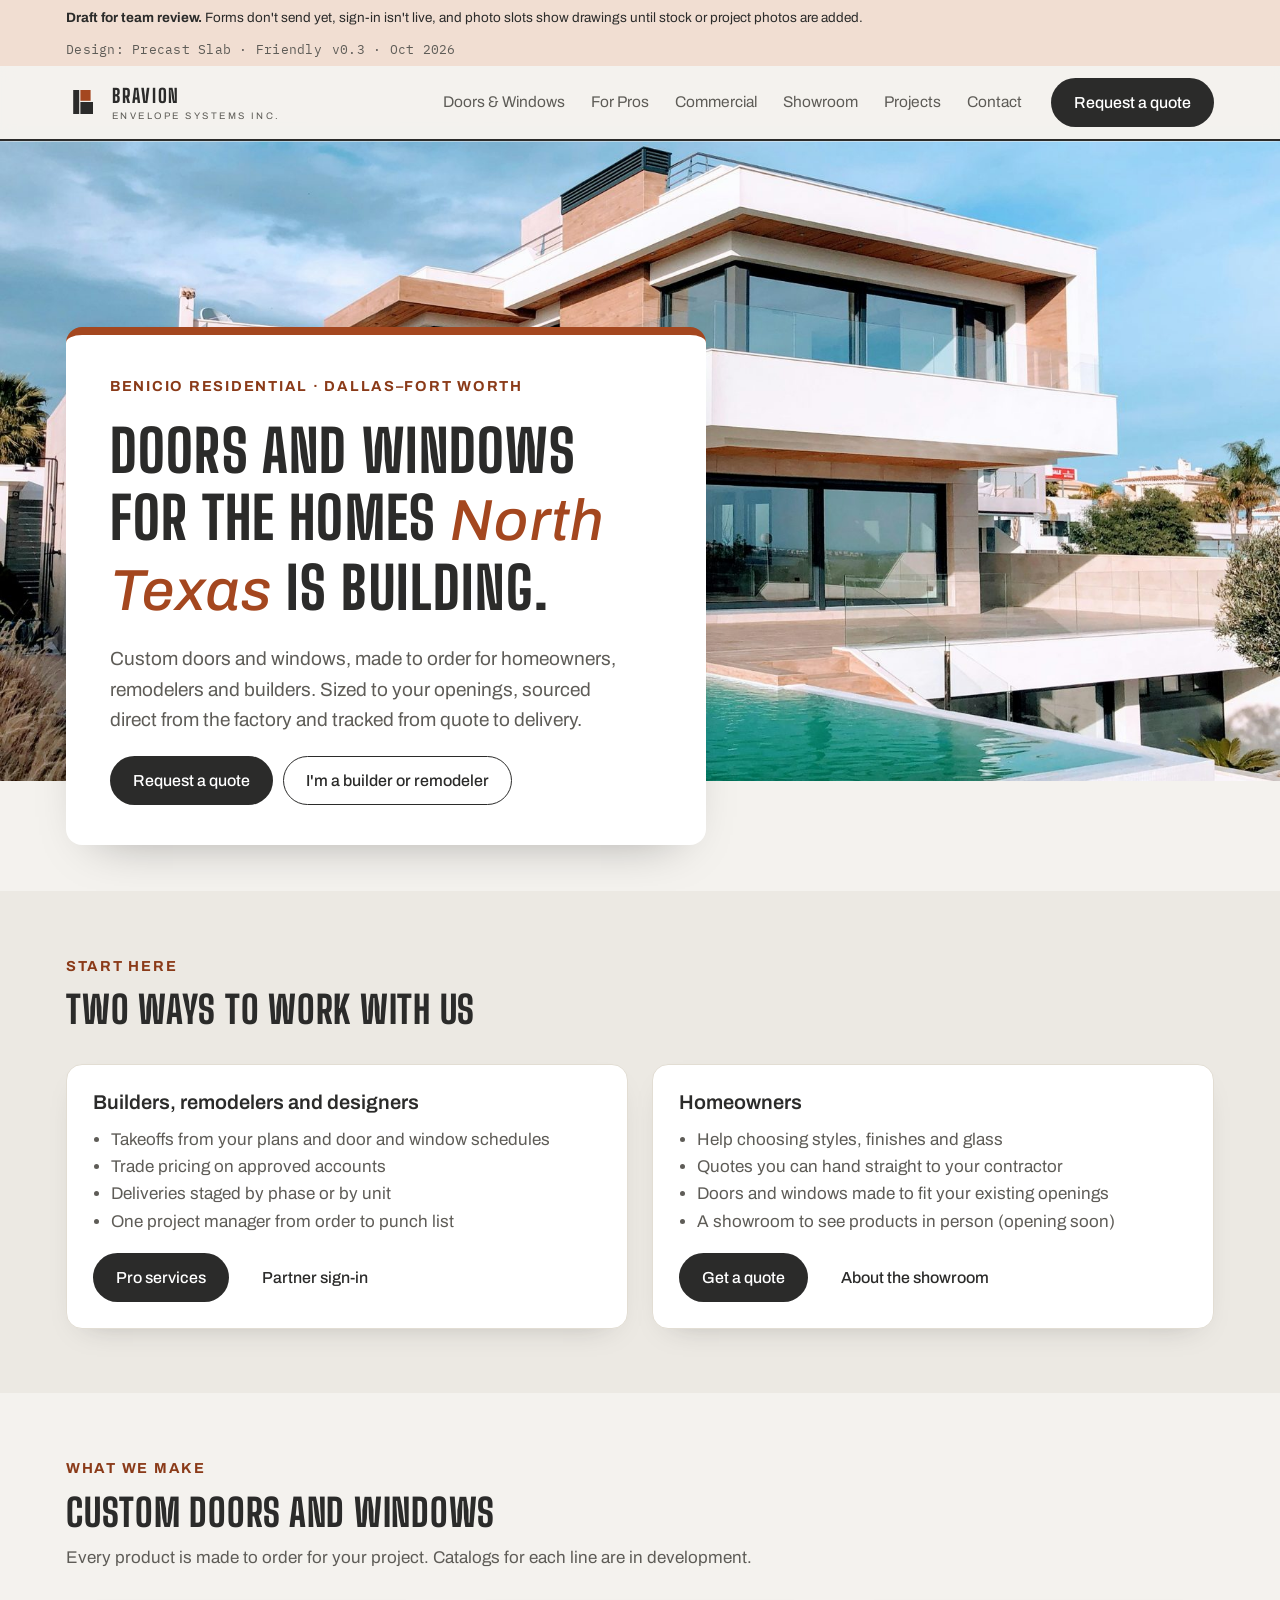
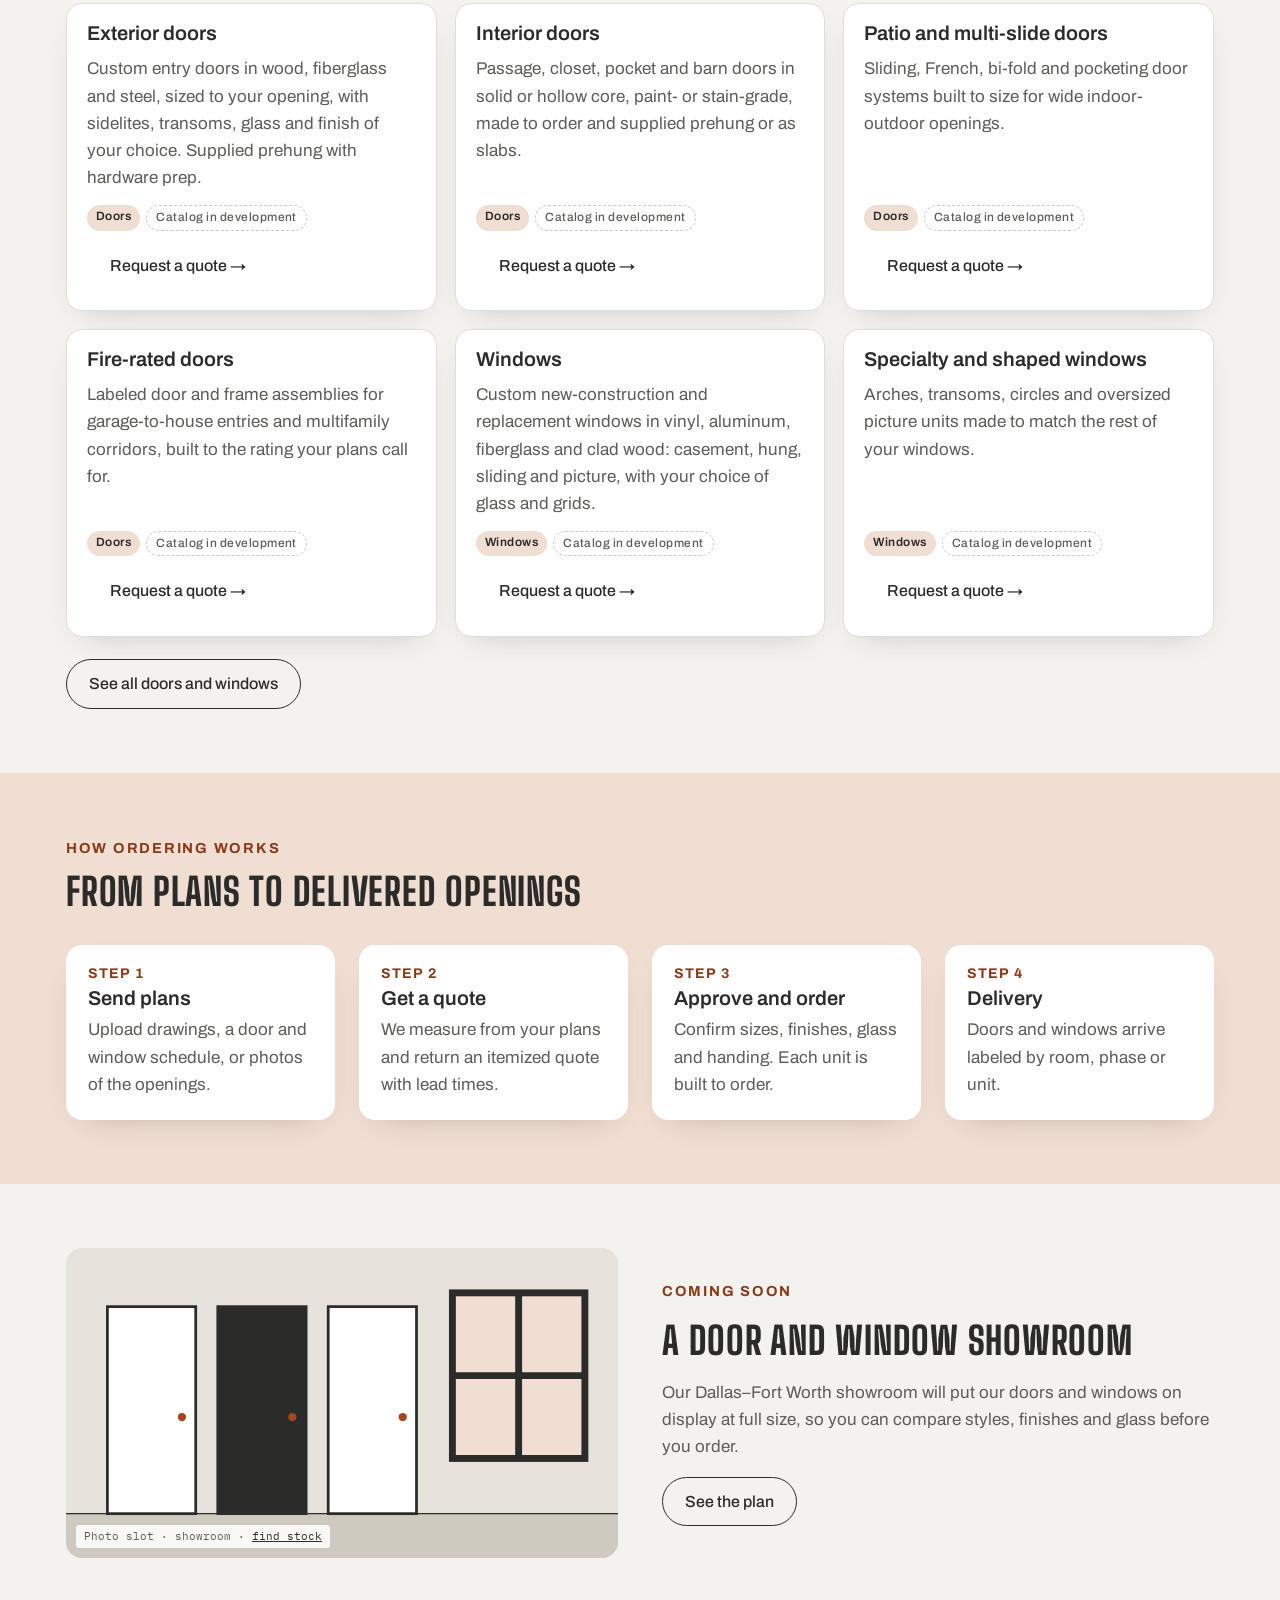
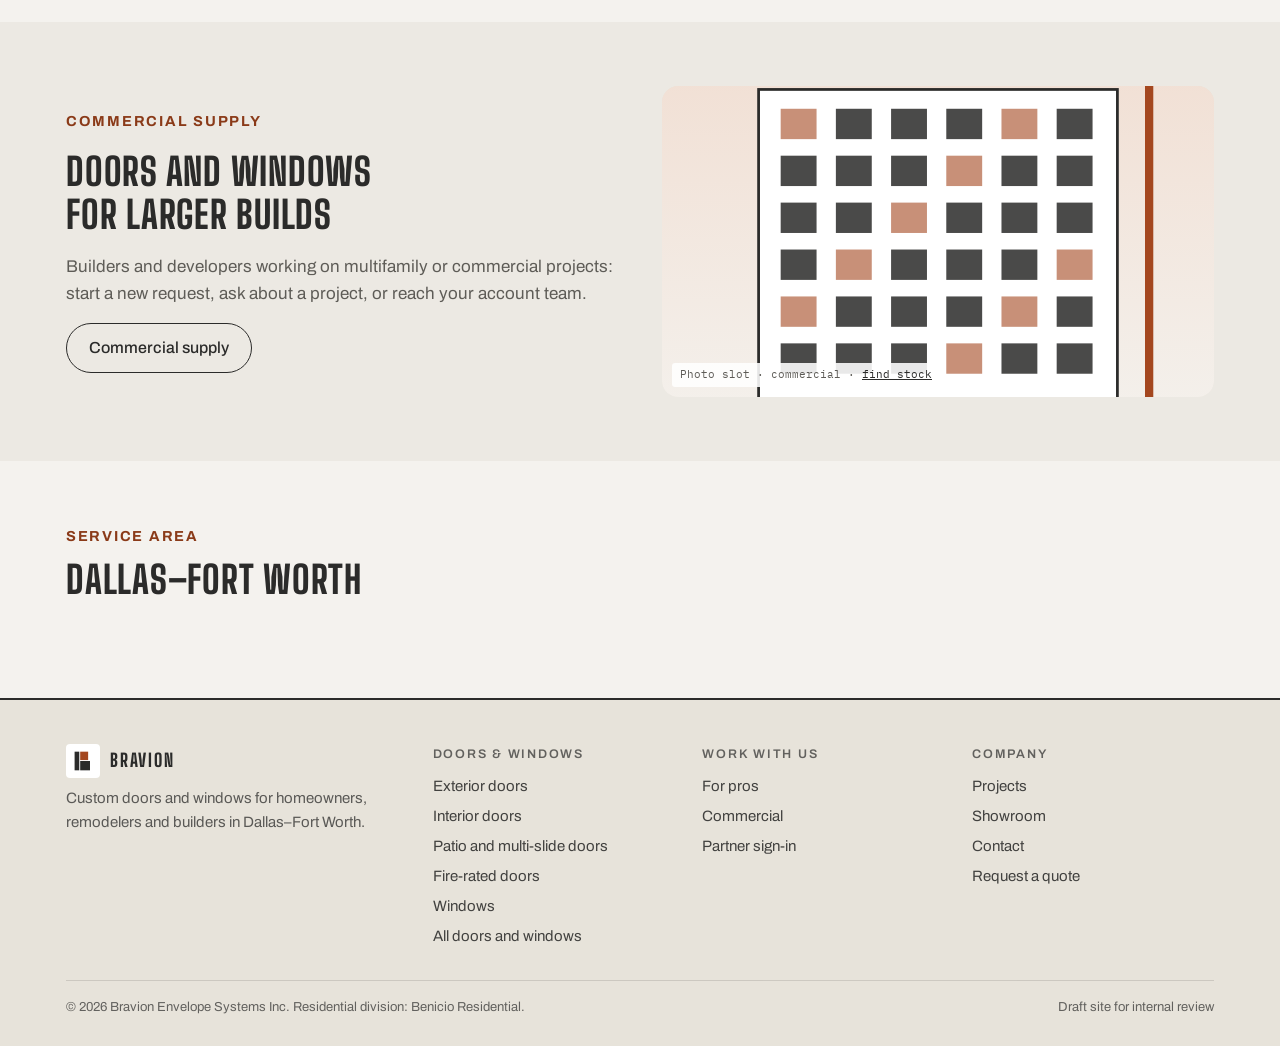
==== index.html @ 692d751b "Publish Bravion website draft (Precast Slab Friendly) Co-Authored-By: Claude Opus 5.5 (1M context) <" ====
<!doctype html>
<html lang="en">
<head>
<meta charset="utf-8">
<meta name="viewport" content="width=device-width,initial-scale=1">
<meta name="robots" content="noindex,nofollow">
<title>Bravion Doors &amp; Windows</title>
<meta name="color-scheme" content="light">
<meta name="description" content="Bravion makes custom doors and windows to order for homeowners, remodelers and builders across Dallas–Fort Worth.">
<link rel="preconnect" href="https://fonts.googleapis.com">
<link rel="preconnect" href="https://fonts.gstatic.com" crossorigin>
<link rel="stylesheet" href="https://fonts.googleapis.com/css2?family=IBM+Plex+Mono:wght@400;500&display=swap">
<style>
/* Layout: a calm, photo-led trade site. Sticky top bar, one page per hash route, wide image bands alternating with narrow text columns. */
:root{
  /* Base tokens (Original Bravion, light). themes.js redefines these for the chosen theme. The site is light-only on purpose. */
  --bg:#F4F6F9; --surface:#FFFFFF; --sunk:#E6EBF1; --fg:#0E1B2C; --muted:#566273; --line:#D2D9E2;
  --pri:#062C5C; --pri-2:#0B3E7C; --acc:#7C7D7F; --acc-soft:#DCE5EF; --on-pri:#F2F5F9; --hl:#3E6FA3;
  --f-ui:"Montserrat",system-ui,-apple-system,"Segoe UI",sans-serif;
  --f-head:"Montserrat",system-ui,sans-serif;
  --f-serif:"Cormorant Garamond",Georgia,serif;
  --f-word:var(--f-ui);
  --f-mono:"IBM Plex Mono",ui-monospace,Menlo,monospace;
  --hw:600; --hc:none; --hls:-.01em; --wc:uppercase; --wls:.28em; --ww:600;
  --r:2px; --max:1180px;
}

*{box-sizing:border-box}
body{margin:0;background:var(--bg);color:var(--fg);font-family:var(--f-ui);font-size:17px;line-height:1.6;-webkit-font-smoothing:antialiased}
a{color:inherit}
:focus-visible{outline:2px solid var(--acc);outline-offset:2px}
.in{max-width:var(--max);margin:0 auto;padding-left:max(16px,env(safe-area-inset-left,0px));padding-right:max(16px,env(safe-area-inset-right,0px))}
h1,h2,h3{font-weight:500;line-height:1.15;text-wrap:balance;margin:0}
h1,h2{font-family:var(--f-head);font-weight:var(--hw);text-transform:var(--hc);letter-spacing:var(--hls)}
h1{font-size:clamp(34px,5vw,58px)}
h2{font-size:clamp(26px,3.2vw,38px)}
h3{font-size:20px;font-weight:600}
em.s{font-family:var(--f-serif);font-style:italic;font-weight:500;color:var(--hl);text-transform:none}
p{margin:0}
.eyebrow{font-size:12.5px;letter-spacing:.16em;text-transform:uppercase;font-weight:600;color:var(--hl)}
.muted{color:var(--muted)}
.spec{font-family:var(--f-mono);font-size:12.5px;color:var(--muted);letter-spacing:.02em}

/* draft banner */
.draft{background:var(--acc-soft);color:var(--fg);font-size:13.5px}
.draft .in{padding-block:7px;display:flex;gap:10px;flex-wrap:wrap;justify-content:space-between}

/* top bar */
.top{position:sticky;top:env(safe-area-inset-top,0px);z-index:20;background:color-mix(in srgb,var(--bg) 92%,transparent);backdrop-filter:blur(8px);border-bottom:1px solid var(--line)}
.top .in{display:flex;align-items:center;gap:18px;padding-block:12px}
.logo{display:flex;align-items:center;gap:10px;text-decoration:none}
.logo-mark{display:inline-flex;width:36px;height:40px;flex:none}.logo-mark svg,.logo-mark img{width:100%;height:100%;object-fit:contain}
.logo.has-img .logo-mark{width:auto;max-width:180px}.logo.has-img .logo-text{display:none}
.draft select{font:inherit;font-size:13px;padding:2px 6px;border:1px solid var(--line);border-radius:3px;background:var(--surface);color:var(--fg)}
.logo b{font-family:var(--f-word);font-weight:var(--ww);letter-spacing:var(--wls);text-transform:var(--wc);font-size:19px;color:var(--pri)}
.logo small{display:block;font-size:9.5px;letter-spacing:.26em;text-transform:uppercase;color:var(--muted);margin-top:-2px}
nav.main{display:flex;gap:4px;margin-left:auto;flex-wrap:wrap}
nav.main a{text-decoration:none;padding:7px 11px;border-radius:var(--r);font-size:15.5px;color:var(--muted)}
nav.main a:hover{color:var(--fg);background:var(--sunk)}
nav.main a[aria-current="page"]{color:var(--fg);font-weight:500}
.menu-btn{display:none;margin-left:auto;background:none;border:1px solid var(--line);border-radius:var(--r);padding:7px 12px;font:inherit;color:var(--fg)}
@media (max-width:900px){
  .menu-btn{display:inline-block}
  nav.main{display:none;position:absolute;left:0;right:0;top:100%;background:var(--surface);border-bottom:1px solid var(--line);flex-direction:column;padding:8px max(16px,env(safe-area-inset-right,0px)) 14px max(16px,env(safe-area-inset-left,0px))}
  nav.main.open{display:flex}
  .top .btn{display:none}
}

/* buttons */
.btn{display:inline-flex;align-items:center;gap:8px;text-decoration:none;font:inherit;font-weight:500;font-size:16px;padding:11px 18px;border-radius:var(--r);border:1px solid transparent;cursor:pointer;white-space:nowrap}
.btn.pri{background:var(--pri);color:var(--on-pri)}
.btn.pri:hover{background:var(--pri-2)}
.btn.sec{border-color:var(--fg);color:var(--fg);background:transparent}
.btn.sec:hover{background:var(--sunk)}
.btn.ghost{color:var(--pri);padding-inline:4px}
.btn[disabled],.btn.off{opacity:.5;cursor:not-allowed}
.btns{display:flex;gap:10px;flex-wrap:wrap}

/* pages */
[data-page]{display:none}
[data-page].on{display:block}
.band{padding-block:64px}
.band.tint{background:var(--sunk)}
.band.feature{background:var(--acc-soft)}
.head{display:flex;flex-direction:column;gap:12px;max-width:62ch;margin-bottom:32px}

/* hero */
.hero{padding-block:48px 56px;position:relative;overflow:hidden}
.hero .in{position:relative;z-index:1}
.hero-deco{display:none}
.hero .in{display:grid;grid-template-columns:minmax(0,1fr) minmax(0,1.1fr);gap:44px;align-items:center}
.hero .copy{display:flex;flex-direction:column;gap:20px}
.hero .copy p.lead{font-size:19px;color:var(--muted);max-width:46ch}
@media (max-width:860px){.hero .in{grid-template-columns:1fr}}
.page-hero{padding-block:44px 8px}
.page-hero .in{display:flex;flex-direction:column;gap:14px;max-width:calc(var(--max))}
.page-hero p.lead{font-size:19px;color:var(--muted);max-width:60ch}

/* photo slot */
.ph{position:relative;margin:0;border-radius:var(--r);overflow:hidden;background:var(--sunk);aspect-ratio:4/3;max-width:100%}
.ph.wide{aspect-ratio:16/9}
.ph.tall{aspect-ratio:4/5}
.ph img,.ph svg{width:100%;height:100%;display:block;object-fit:cover}
.ph figcaption{position:absolute;left:10px;bottom:10px;font-family:var(--f-mono);font-size:11px;background:color-mix(in srgb,var(--surface) 88%,transparent);color:var(--muted);padding:3px 8px;border-radius:3px}
.ph figcaption a{color:var(--pri)}

/* grids */
.g2{display:grid;grid-template-columns:repeat(2,minmax(0,1fr));gap:24px}
.g3{display:grid;grid-template-columns:repeat(3,minmax(0,1fr));gap:24px}
.g4{display:grid;grid-template-columns:repeat(4,minmax(0,1fr));gap:20px}
@media (max-width:980px){.g4{grid-template-columns:repeat(2,minmax(0,1fr))}.g3{grid-template-columns:repeat(2,minmax(0,1fr))}}
@media (max-width:640px){.g2,.g3,.g4{grid-template-columns:1fr}}

/* audience paths */
.path{background:var(--surface);border:1px solid var(--line);border-radius:var(--r);padding:26px;display:flex;flex-direction:column;gap:12px;min-width:0}
.path ul{margin:0;padding-left:18px;color:var(--muted)}
.path .btns{margin-top:auto;padding-top:6px}

/* product tiles */
.tile{display:flex;flex-direction:column;gap:12px;text-decoration:none;min-width:0}
.tile h3{display:flex;justify-content:space-between;gap:8px}
.tile:hover h3 span{transform:translateX(3px)}
.tile h3 span{transition:transform .2s;color:var(--acc)}

/* steps */
.steps{list-style:none;margin:0;padding:0;display:grid;grid-template-columns:repeat(4,minmax(0,1fr));gap:24px;counter-reset:s}
.steps li{border-top:2px solid var(--acc);padding-top:14px;display:flex;flex-direction:column;gap:6px;counter-increment:s}
.steps li::before{content:"Step " counter(s);font-family:var(--f-mono);font-size:12px;color:var(--acc)}
@media (max-width:860px){.steps{grid-template-columns:repeat(2,minmax(0,1fr))}}
@media (max-width:520px){.steps{grid-template-columns:1fr}}

/* split */
.split{display:grid;grid-template-columns:minmax(0,1fr) minmax(0,1fr);gap:44px;align-items:center}
.split.rev > :first-child{order:2}
@media (max-width:860px){.split{grid-template-columns:1fr}.split.rev > :first-child{order:0}}
.stack{display:flex;flex-direction:column;gap:16px}
.checks{list-style:none;margin:0;padding:0;display:flex;flex-direction:column;gap:10px}
.checks li{padding-left:26px;position:relative}
.checks li::before{content:"";position:absolute;left:0;top:.5em;width:12px;height:12px;border:2px solid var(--acc);border-radius:2px}

/* product detail rows */
.prod{display:grid;grid-template-columns:minmax(0,.9fr) minmax(0,1.1fr);gap:36px;padding-block:36px;border-top:1px solid var(--line);align-items:start}
.prod:first-of-type{border-top:0}
@media (max-width:820px){.prod{grid-template-columns:1fr}}
.chips{display:flex;flex-wrap:wrap;gap:8px}
.chip{font-size:14px;border:1px solid var(--line);background:var(--surface);border-radius:999px;padding:4px 12px}
dl.specs{display:grid;grid-template-columns:max-content 1fr;gap:6px 18px;margin:0}
dl.specs dt{font-family:var(--f-mono);font-size:12.5px;color:var(--muted);padding-top:3px}
dl.specs dd{margin:0}

/* cards for teams / vignettes */
.card{background:var(--surface);border:1px solid var(--line);border-radius:var(--r);padding:22px;display:flex;flex-direction:column;gap:10px;min-width:0}
.vig{display:flex;flex-direction:column;gap:10px;min-width:0}

/* forms */
form{display:flex;flex-direction:column;gap:16px}
.field{display:flex;flex-direction:column;gap:6px;min-width:0}
.field label,.legend{font-weight:500;font-size:15px}
.field .hint{font-size:13.5px;color:var(--muted)}
input[type=text],input[type=email],input[type=tel],input[type=password],select,textarea{font:inherit;font-size:16px;color:var(--fg);background:var(--surface);border:1px solid var(--line);border-radius:var(--r);padding:10px 12px;width:100%}
input:focus,select:focus,textarea:focus{border-color:var(--pri);outline:none;box-shadow:0 0 0 3px color-mix(in srgb,var(--pri) 22%,transparent)}
input:disabled{opacity:.6}
textarea{min-height:110px;resize:vertical}
.row2{display:grid;grid-template-columns:repeat(2,minmax(0,1fr));gap:14px}
@media (max-width:560px){.row2{grid-template-columns:1fr}}
.opts{display:grid;grid-template-columns:repeat(auto-fill,minmax(190px,1fr));gap:8px}
.opt{display:flex;gap:10px;align-items:flex-start;border:1px solid var(--line);background:var(--surface);border-radius:var(--r);padding:10px 12px;cursor:pointer;font-size:15.5px}
.opt:has(input:checked){border-color:var(--pri);box-shadow:inset 0 0 0 1px var(--pri)}
.opt input{margin-top:5px;accent-color:var(--pri)}
.panel{background:var(--surface);border:1px solid var(--line);border-radius:var(--r);padding:28px;min-width:0}
.notice{border-left:3px solid var(--acc);background:var(--acc-soft);padding:12px 14px;font-size:15px;border-radius:0 var(--r) var(--r) 0}
.err{color:#B3261E;font-size:14px}

/* quote stepper */
.progress{display:flex;gap:6px;list-style:none;margin:0 0 22px;padding:0;flex-wrap:wrap}
.progress li{flex:1 1 90px;font-size:13px;color:var(--muted);border-top:3px solid var(--line);padding-top:6px}
.progress li.done,.progress li.now{border-color:var(--pri);color:var(--fg)}
.progress li.now{font-weight:600}
.qstep{display:none;flex-direction:column;gap:18px}
.qstep.on{display:flex}
.navrow{display:flex;justify-content:space-between;gap:10px;flex-wrap:wrap;margin-top:6px}
.files{font-size:14px;color:var(--muted);margin:0;padding-left:18px}
.summary{display:grid;grid-template-columns:max-content 1fr;gap:6px 16px;font-size:15px}
.summary dt{color:var(--muted)}
.summary dd{margin:0}

/* supply categories */
.cats{display:grid;grid-template-columns:repeat(3,minmax(0,1fr));gap:18px}
@media (max-width:900px){.cats{grid-template-columns:repeat(2,minmax(0,1fr))}}
@media (max-width:560px){.cats{grid-template-columns:1fr}}
.cat{background:var(--surface);border:1px solid var(--line);border-radius:var(--r);display:flex;flex-direction:column;min-width:0;overflow:hidden}
.cat .ph{border-radius:0;aspect-ratio:16/9}
.cat .body{padding:18px 20px 20px;display:flex;flex-direction:column;gap:10px;flex:1}
.cat .tags{display:flex;gap:6px;flex-wrap:wrap;margin-top:auto;padding-top:4px}
.tagc{font-size:12px;font-weight:600;letter-spacing:.04em;padding:2px 9px;border-radius:999px;background:var(--acc-soft);color:var(--fg)}
.tagc.st{background:transparent;border:1px dashed var(--line);color:var(--muted);font-weight:500}
.cat .btn.ghost{align-self:flex-start;padding-left:0}
.cats.compact .cat .ph{display:none}

/* gallery */
.filters{display:flex;gap:8px;flex-wrap:wrap;margin-bottom:22px}
.filters button{font:inherit;font-size:14.5px;border:1px solid var(--line);background:var(--surface);color:var(--fg);border-radius:999px;padding:5px 14px;cursor:pointer}
.filters button[aria-pressed="true"]{background:var(--pri);border-color:var(--pri);color:var(--on-pri)}

/* footer */
footer.site{background:var(--sunk);color:var(--fg);border-top:4px solid var(--pri);padding-block:44px 28px;font-size:15px}
footer.site .cols{display:grid;grid-template-columns:1.4fr repeat(3,1fr);gap:28px}
@media (max-width:760px){footer.site .cols{grid-template-columns:1fr 1fr}}
footer.site .flogo img{width:150px;height:auto;background:#fff;border-radius:var(--r);padding:8px;display:block}
footer.site h4{margin:0 0 10px;font-size:12.5px;letter-spacing:.14em;text-transform:uppercase;opacity:.7;font-weight:600}
footer.site ul{list-style:none;margin:0;padding:0;display:flex;flex-direction:column;gap:6px}
footer.site a{text-decoration:none;opacity:.88}
footer.site a:hover{opacity:1;text-decoration:underline}
footer.site .legal{margin-top:32px;padding-top:16px;border-top:1px solid color-mix(in srgb,currentColor 20%,transparent);font-size:13px;opacity:.7;display:flex;justify-content:space-between;gap:12px;flex-wrap:wrap}
@media (prefers-reduced-motion:reduce){*{transition:none!important;animation:none!important}}
</style>
<link rel="stylesheet" href="layouts.css">

<div class="draft"><div class="in"><span><b>Draft for team review.</b> Forms don't send yet, sign-in isn't live, and photo slots show drawings until stock or project photos are added.</span><span style="display:flex;gap:10px;align-items:center;flex-wrap:wrap"><span class="spec" id="themeName"></span><span class="spec">v0.3 · Oct 2026</span></span></div></div>

<header class="top">
  <div class="in">
    <a class="logo" href="#home" aria-label="Bravion home">
      <span class="logo-mark" id="logoMark"></span>
      <span class="logo-text"><b data-brand>Bravion</b><small>Envelope Systems Inc.</small></span>
    </a>
    <button class="menu-btn" id="menuBtn" aria-expanded="false" aria-controls="mainNav">Menu</button>
    <nav class="main" id="mainNav" aria-label="Main">
      <a href="#products">Doors &amp; Windows</a>
      <a href="#pros">For Pros</a>
      <a href="#commercial">Commercial</a>
      <a href="#showroom">Showroom</a>
      <a href="#projects">Projects</a>
      <a href="#contact">Contact</a>
    </nav>
    <a class="btn pri" href="#quote">Request a quote</a>
  </div>
</header>

<main>
<!-- HOME -->
<section data-page="home">
  <div class="hero home-hero"><div class="hero-deco" aria-hidden="true"><i></i><i></i><i></i></div><div class="in">
    <div class="copy">
      <span class="eyebrow"><span data-div-res>Benicio Residential</span> · <span data-area>Dallas–Fort Worth</span></span>
      <h1>Doors and windows for the homes <em class="s">North Texas</em> is building.</h1>
      <p class="lead">Custom doors and windows, made to order for homeowners, remodelers and builders. Sized to your openings, sourced direct from the factory and tracked from quote to delivery.</p>
      <div class="btns"><a class="btn pri" href="#quote">Request a quote</a><a class="btn sec" href="#pros">I'm a builder or remodeler</a></div>
    </div>
    <figure class="ph" data-slot="hero"></figure>
  </div></div>

  <div class="band tint"><div class="in">
    <div class="head"><span class="eyebrow">Start here</span><h2>Two ways to work with us</h2></div>
    <div class="g2">
      <div class="path">
        <h3>Builders, remodelers and designers</h3>
        <ul><li>Takeoffs from your plans and door and window schedules</li><li>Trade pricing on approved accounts</li><li>Deliveries staged by phase or by unit</li><li>One project manager from order to punch list</li></ul>
        <div class="btns"><a class="btn pri" href="#pros">Pro services</a><a class="btn ghost" href="#pros-login">Partner sign-in</a></div>
      </div>
      <div class="path">
        <h3>Homeowners</h3>
        <ul><li>Help choosing styles, finishes and glass</li><li>Quotes you can hand straight to your contractor</li><li>Doors and windows made to fit your existing openings</li><li>A showroom to see products in person (opening soon)</li></ul>
        <div class="btns"><a class="btn pri" href="#quote">Get a quote</a><a class="btn ghost" href="#showroom">About the showroom</a></div>
      </div>
    </div>
  </div></div>

  <div class="band"><div class="in">
    <div class="head"><span class="eyebrow">What we make</span><h2>Custom doors and windows</h2><p class="muted">Every product is made to order for your project. Catalogs for each line are in development.</p></div>
    <div class="cats compact" id="homeCats"></div>
    <div class="btns" style="margin-top:22px"><a class="btn sec" href="#products">See all doors and windows</a></div>
  </div></div>

  <div class="band feature"><div class="in">
    <div class="head"><span class="eyebrow">How ordering works</span><h2>From plans to delivered openings</h2></div>
    <ol class="steps">
      <li><h3>Send plans</h3><p class="muted">Upload drawings, a door and window schedule, or photos of the openings.</p></li>
      <li><h3>Get a quote</h3><p class="muted">We measure from your plans and return an itemized quote with lead times.</p></li>
      <li><h3>Approve and order</h3><p class="muted">Confirm sizes, finishes, glass and handing. Each unit is built to order.</p></li>
      <li><h3>Delivery</h3><p class="muted">Doors and windows arrive labeled by room, phase or unit.</p></li>
    </ol>
  </div></div>

  <div class="band"><div class="in split">
    <figure class="ph wide" data-slot="showroom"></figure>
    <div class="stack">
      <span class="eyebrow">Coming soon</span>
      <h2>A door and window showroom</h2>
      <p class="muted">Our Dallas–Fort Worth showroom will put our doors and windows on display at full size, so you can compare styles, finishes and glass before you order.</p>
      <div class="btns"><a class="btn sec" href="#showroom">See the plan</a></div>
    </div>
  </div></div>

  <div class="band tint"><div class="in split rev">
    <figure class="ph wide" data-slot="commercial"></figure>
    <div class="stack">
      <span class="eyebrow">Commercial supply</span>
      <h2>Doors and windows for larger builds</h2>
      <p class="muted">Builders and developers working on multifamily or commercial projects: start a new request, ask about a project, or reach your account team.</p>
      <div class="btns"><a class="btn sec" href="#commercial">Commercial supply</a></div>
    </div>
  </div></div>

  <div class="band"><div class="in">
    <div class="head"><span class="eyebrow">Service area</span><h2><span data-area>Dallas–Fort Worth</span></h2></div>
  </div></div>
</section>

<!-- PRODUCTS -->
<section data-page="products">
  <div class="page-hero"><div class="in">
    <span class="eyebrow">Doors &amp; Windows</span>
    <h1>Custom doors and windows</h1>
    <p class="lead">Every door and window is made to order for homeowners, remodelers and builders. Full catalogs are in development, so send your sizes or plans and we'll quote your project.</p>
    <div class="filters" id="catFilter" role="group" aria-label="Filter products"><button type="button" aria-pressed="true" data-f="All">All products</button><button type="button" aria-pressed="false" data-f="Doors">Doors</button><button type="button" aria-pressed="false" data-f="Windows">Windows</button></div>
  </div></div>
  <div class="band" style="padding-top:8px"><div class="in">
    <div class="cats" id="allCats"></div>
    <p class="notice" style="margin-top:28px">Need an unusual size or style? Everything is built to order. <a href="#quote">Send a request</a> with your plans, schedule or measurements and we'll quote it.</p>
  </div></div>
</section>

<!-- PROS -->
<section data-page="pros">
  <div class="hero"><div class="in">
    <div class="copy">
      <span class="eyebrow">For builders, remodelers and designers</span>
      <h1>Your opening package, <em class="s">handled</em>.</h1>
      <p class="lead">Send the plans once. We take off every door and window, build each one to order, and deliver it labeled for the crew.</p>
      <div class="btns"><a class="btn pri" href="#quote" data-pre="Trade account">Request a trade account</a><a class="btn sec" href="#pros-login">Partner sign-in</a></div>
    </div>
    <figure class="ph" data-slot="pros"></figure>
  </div></div>

  <div class="band tint"><div class="in">
    <div class="head"><span class="eyebrow">What a trade account gets you</span><h2>Built for job schedules</h2></div>
    <div class="g3">
      <div class="card"><h3>Takeoffs from plans</h3><p class="muted">We read your door and window schedules and return a line-by-line quote with lead times.</p></div>
      <div class="card"><h3>Trade pricing</h3><p class="muted">Account pricing for approved builders, remodelers and design firms.</p></div>
      <div class="card"><h3>Phased delivery</h3><p class="muted">Doors and windows labeled by phase, floor or unit so nothing sits on site too early.</p></div>
      <div class="card"><h3>Order tracking</h3><p class="muted">See where each line stands, from ordered to delivered.</p></div>
      <div class="card"><h3>Submittals</h3><p class="muted">Cut sheets, ratings and warranty documents gathered for your approvals.</p></div>
      <div class="card"><h3>Client selections</h3><p class="muted">Send your homeowners to the showroom and we'll document what they choose.</p></div>
    </div>
  </div></div>

  <div class="band" id="pros-architects"><div class="in split rev">
    <figure class="ph wide" data-slot="lounge"></figure>
    <div class="stack">
      <span class="eyebrow">Architects and designers</span>
      <h2>Specify with confidence</h2>
      <p class="muted">Our architect specification program gives your team the documents and support to write openings into the drawings correctly the first time.</p>
      <ul class="checks"><li>Product data, shop drawings and submittal packages</li><li>Continuing education sessions for AIA and ASID members (planned)</li><li>Private showroom events for your clients</li><li>Help matching performance specs to code and budget</li></ul>
      <div class="btns"><a class="btn sec" href="#contact" data-team="sales">Join the specification program</a></div>
    </div>
  </div></div>

  <div class="band" id="pros-login"><div class="in split">
    <div class="stack">
      <span class="eyebrow">Partner &amp; contractor portal</span>
      <h2>Sign in to your account</h2>
      <p class="muted">Approved partners and contractors will sign in here to see quotes, orders, deliveries and documents.</p>
      <p class="notice">The portal isn't live yet. Sign-in turns on once accounts are set up in the team's project software.</p>
    </div>
    <div class="panel">
      <form id="loginForm" aria-describedby="loginNote">
        <div class="field"><label for="loginEmail">Email</label><input type="email" id="loginEmail" autocomplete="off" disabled placeholder="Available at launch"></div>
        <div class="field"><label for="loginPass">Password</label><input type="password" id="loginPass" autocomplete="off" disabled placeholder="Available at launch"></div>
        <button class="btn pri" type="submit" disabled>Sign in</button>
        <p class="hint muted" id="loginNote">No account yet? <a href="#quote" data-pre="Trade account">Request a trade account</a>.</p>
      </form>
    </div>
  </div></div>

  <div class="band feature"><div class="in">
    <div class="head"><span class="eyebrow">Talk to the right team</span><h2>Contact sales or project management</h2></div>
    <div class="g2">
      <div class="card"><h3>Sales team</h3><p class="muted">New accounts, pricing, product selection and quotes.</p><div class="btns"><a class="btn sec" style="border-color:currentColor;color:inherit" href="#contact" data-team="sales">Contact sales</a></div></div>
      <div class="card"><h3>Project management</h3><p class="muted">Active orders, delivery schedules, site issues and warranty.</p><div class="btns"><a class="btn sec" style="border-color:currentColor;color:inherit" href="#contact" data-team="pm">Contact project management</a></div></div>
    </div>
  </div></div>
</section>

<!-- COMMERCIAL -->
<section data-page="commercial">
  <div class="hero"><div class="in">
    <div class="copy">
      <span class="eyebrow"><span data-div-com>Bravion Commercial Supply</span></span>
      <h1>Supply for new development and remodels</h1>
      <p class="lead">Custom doors and windows for multifamily, mixed-use and conversion projects in <span data-markets>Dallas–Fort Worth and Houston</span>, built to order and sourced direct from the factory.</p>
    </div>
    <figure class="ph" data-slot="commercial"></figure>
  </div></div>
  <div class="band tint"><div class="in">
    <div class="head"><span class="eyebrow">How can we help?</span><h2>Choose where to start</h2></div>
    <div class="g3">
      <div class="card"><h3>New request</h3><p class="muted">Send drawings, door and window schedules or a scope, and we'll return a takeoff and budgetary quote.</p><div class="btns" style="margin-top:auto"><a class="btn pri" href="#quote" data-ptype="Multifamily or commercial">Start a request</a></div></div>
      <div class="card"><h3>Project questions</h3><p class="muted">Submittals, product data, lead times or a question about a package we've quoted.</p><div class="btns" style="margin-top:auto"><a class="btn sec" href="#contact" data-team="pm">Ask the project team</a></div></div>
      <div class="card"><h3>Current customers</h3><p class="muted">Your salesperson is your direct line for orders, changes and deliveries. If you can't reach them, we'll connect you.</p><div class="btns" style="margin-top:auto"><a class="btn sec" href="#contact" data-team="sales">Reach your account team</a></div></div>
    </div>
  </div></div>
  <div class="band feature"><div class="in">
    <div class="head"><span class="eyebrow">Technical support</span><h2>Documentation that gets through review</h2><p class="muted">Every package comes with the paperwork architects, engineers and inspectors ask for.</p></div>
    <div class="g4">
      <div class="card"><h3>Wind load design</h3><p class="muted">Glazing sized to the governing wind pressures for the building.</p><p class="spec">ASCE 7-22</p></div>
      <div class="card"><h3>Structural testing</h3><p class="muted">Test data for frames and glass under uniform static load.</p><p class="spec">ASTM E330</p></div>
      <div class="card"><h3>Field water testing</h3><p class="muted">Installed openings checked for water penetration on site.</p><p class="spec">AAMA 501.2</p></div>
      <div class="card"><h3>Submittals and takeoffs</h3><p class="muted">Door schedule takeoffs, product data, material test reports and cost analysis.</p><p class="spec">By door type and unit</p></div>
    </div>
  </div></div>
  <div class="band"><div class="in">
    <div class="head"><span class="eyebrow">Process</span><h2>How a commercial package runs</h2></div>
    <ol class="steps">
      <li><h3>Drawings and schedules</h3><p class="muted">Send the door and window schedules and elevations.</p></li>
      <li><h3>Takeoff and budget</h3><p class="muted">We count by type and unit and return a budgetary quote.</p></li>
      <li><h3>Submittals</h3><p class="muted">Product data and shop drawings for architect review.</p></li>
      <li><h3>Phased delivery</h3><p class="muted">Kitted floor by floor or unit by unit to match your schedule.</p></li>
    </ol>
  </div></div>
</section>

<!-- SHOWROOM -->
<section data-page="showroom">
  <div class="hero"><div class="in">
    <div class="copy">
      <span class="eyebrow">Opening soon in <span data-area>Dallas–Fort Worth</span></span>
      <h1>See it, touch it, choose it.</h1>
      <p class="lead">Our showroom will put Bravion doors and windows on display at full size, so homeowners, remodelers and builders can compare styles, finishes and glass before they order.</p>
      <div class="btns"><a class="btn pri" href="#quote">Request a quote</a><a class="btn sec" href="#contact" data-team="sales">Get opening updates</a></div>
    </div>
    <figure class="ph" data-slot="showroom"></figure>
  </div></div>
  <div class="band tint"><div class="in">
    <div class="head"><span class="eyebrow">Planned displays</span><h2>What you'll find inside</h2></div>
    <div class="g3">
      <div class="vig"><figure class="ph" data-slot="entryDoors"></figure><h3>Entry door gallery</h3><p class="muted">Front doors at full size in wood, fiberglass and steel, with sidelites and transoms.</p></div>
      <div class="vig"><figure class="ph" data-slot="interiorDoors"></figure><h3>Interior door wall</h3><p class="muted">Panel styles, cores and finishes you can open and close.</p></div>
      <div class="vig"><figure class="ph" data-slot="patio"></figure><h3>Patio door display</h3><p class="muted">Working sliding, French and multi-slide systems.</p></div>
      <div class="vig"><figure class="ph" data-slot="windows"></figure><h3>Window wall</h3><p class="muted">Frame materials, grid patterns and glass options side by side.</p></div>
      <div class="vig"><figure class="ph" data-slot="hardware"></figure><h3>Finish and hardware samples</h3><p class="muted">Door colors, stains and handle finishes to match your selections.</p></div>
      <div class="vig"><figure class="ph" data-slot="lounge"></figure><h3>Design consultation lounge</h3><p class="muted">A table for plans, samples and selections with our team.</p></div>
    </div>
  </div></div>
</section>

<!-- PROJECTS -->
<section data-page="projects">
  <div class="page-hero"><div class="in">
    <span class="eyebrow">Projects</span>
    <h1>Work from our builders and clients</h1>
    <p class="lead">Photos appear here once a customer approves them. The team adds them in one place, and this page updates itself.</p>
  </div></div>
  <div class="band" style="padding-top:28px"><div class="in">
    <div class="filters" id="filters" role="group" aria-label="Filter projects"></div>
    <div class="g3" id="gallery"></div>
  </div></div>
</section>

<!-- CONTACT -->
<section data-page="contact">
  <div class="page-hero"><div class="in">
    <span class="eyebrow">Contact</span>
    <h1>Talk to the Bravion team</h1>
    <p class="lead">We serve builders, remodelers and homeowners across <span data-area>Dallas–Fort Worth</span>. Choose who you need and we'll route your message.</p>
  </div></div>
  <div class="band" style="padding-top:28px"><div class="in split" style="align-items:start">
    <div class="panel">
      <form id="contactForm" novalidate>
        <div class="field"><span class="legend" id="teamLbl">Who do you need?</span>
          <div class="opts" role="radiogroup" aria-labelledby="teamLbl">
            <label class="opt"><input type="radio" name="team" value="sales" checked><span><b>Sales</b><br><span class="muted">Quotes, pricing, new accounts</span></span></label>
            <label class="opt"><input type="radio" name="team" value="pm"><span><b>Project management</b><br><span class="muted">Orders, deliveries, warranty</span></span></label>
                        <label class="opt"><input type="radio" name="team" value="general"><span><b>Something else</b><br><span class="muted">General questions</span></span></label>
          </div></div>
        <div class="row2">
          <div class="field"><label for="cName">Name</label><input type="text" id="cName" required></div>
          <div class="field"><label for="cCompany">Company <span class="muted">(optional)</span></label><input type="text" id="cCompany"></div>
        </div>
        <div class="row2">
          <div class="field"><label for="cEmail">Email</label><input type="email" id="cEmail" required></div>
          <div class="field"><label for="cPhone">Phone <span class="muted">(optional)</span></label><input type="tel" id="cPhone"></div>
        </div>
        <div class="field"><label for="cMsg">Message</label><textarea id="cMsg" required></textarea></div>
        <p class="err" id="contactErr" hidden></p>
        <button class="btn pri" type="submit">Send message</button>
        <div id="contactDone" hidden></div>
      </form>
    </div>
    <div class="stack">
      <div class="card"><h3>Where we work</h3><p class="muted"><span data-area>Dallas–Fort Worth</span>. Showroom address to be announced.</p></div>
      <div class="card"><h3>Already use Houzz Pro or Buildertrend?</h3><p class="muted">Send your project straight from the platform your team already uses.</p><div class="btns" id="platformLinks"></div></div>
      <div class="card"><h3>Email</h3><p class="muted" id="inboxLine"></p></div>
    </div>
  </div></div>
</section>

<!-- QUOTE -->
<section data-page="quote">
  <div class="page-hero"><div class="in">
    <span class="eyebrow">Request a quote</span>
    <h1>Tell us about the project</h1>
    <p class="lead">Five short steps. Plans and photos help us quote faster, but you can send them later.</p>
  </div></div>
  <div class="band" style="padding-top:28px"><div class="in" style="max-width:860px">
    <div class="panel">
      <ol class="progress" id="qProg"><li>About you</li><li>Project</li><li>Products</li><li>Files</li><li>Contact</li></ol>
      <form id="quoteForm" novalidate>
        <div class="qstep" data-q="0">
          <div class="field"><span class="legend" id="roleLbl">I am a…</span>
            <div class="opts" role="radiogroup" aria-labelledby="roleLbl">
              <label class="opt"><input type="radio" name="role" value="Builder"> Builder</label>
              <label class="opt"><input type="radio" name="role" value="Remodeler"> Remodeler</label>
              <label class="opt"><input type="radio" name="role" value="Architect or designer"> Architect or designer</label>
              <label class="opt"><input type="radio" name="role" value="Developer"> Developer or GC</label>
              <label class="opt"><input type="radio" name="role" value="Homeowner"> Homeowner</label>
            </div></div>
        </div>
        <div class="qstep" data-q="1">
          <div class="field"><span class="legend" id="typeLbl">Project type</span>
            <div class="opts" role="radiogroup" aria-labelledby="typeLbl">
              <label class="opt"><input type="radio" name="ptype" value="New construction"> New construction</label>
              <label class="opt"><input type="radio" name="ptype" value="Remodel or replacement"> Remodel or replacement</label>
              <label class="opt"><input type="radio" name="ptype" value="Multifamily or commercial"> Multifamily or commercial</label>
            </div></div>
          <div class="row2">
            <div class="field"><label for="qCity">City or ZIP</label><input type="text" id="qCity" placeholder="e.g. Frisco or 75034"></div>
            <div class="field"><label for="qWhen">When do you need them?</label>
              <select id="qWhen"><option value="">Choose one</option><option>Within 30 days</option><option>1–3 months</option><option>3–6 months</option><option>6+ months</option><option>Just budgeting</option></select></div>
          </div>
        </div>
        <div class="qstep" data-q="2">
          <div class="field"><span class="legend" id="prodLbl">What should we quote?</span>
            <div class="opts" role="group" aria-labelledby="prodLbl" id="qProds"></div></div>
          <div class="field"><label for="qQty">Quantities or details</label><textarea id="qQty" placeholder="e.g. 14 windows, 3 exterior doors, 22 interior doors; black exterior frames"></textarea></div>
        </div>
        <div class="qstep" data-q="3">
          <div class="field"><label for="qFiles">Plans, schedules or photos</label><span class="hint">PDF, JPG, PNG or spreadsheets. Optional.</span><input type="file" id="qFiles" multiple accept=".pdf,.jpg,.jpeg,.png,.heic,.xlsx,.csv,.dwg"></div>
          <ul class="files" id="qFileList"></ul>
        </div>
        <div class="qstep" data-q="4">
          <div class="row2">
            <div class="field"><label for="qName">Name</label><input type="text" id="qName" required></div>
            <div class="field"><label for="qCompany">Company <span class="muted">(optional)</span></label><input type="text" id="qCompany"></div>
          </div>
          <div class="row2">
            <div class="field"><label for="qEmail">Email</label><input type="email" id="qEmail" required></div>
            <div class="field"><label for="qPhone">Phone <span class="muted">(optional)</span></label><input type="tel" id="qPhone"></div>
          </div>
        </div>
        <p class="err" id="qErr" hidden></p>
        <div class="navrow"><button class="btn sec" type="button" id="qBack">Back</button><button class="btn pri" type="button" id="qNext">Next</button></div>
      </form>
      <div id="qDone" hidden></div>
    </div>
  </div></div>
</section>
</main>

<footer class="site"><div class="in">
  <div class="cols">
    <div><span class="flogo" id="footerLogo"></span><p style="opacity:.75;margin-top:8px;max-width:34ch">Custom doors and windows for homeowners, remodelers and builders in <span data-area>Dallas–Fort Worth</span>.</p></div>
    <div><h4>Doors &amp; Windows</h4><ul id="footCats"></ul></div>
    <div><h4>Work with us</h4><ul><li><a href="#pros">For pros</a></li><li><a href="#commercial">Commercial</a></li><li><a href="#pros-login">Partner sign-in</a></li></ul></div>
    <div><h4>Company</h4><ul><li><a href="#projects">Projects</a></li><li><a href="#showroom">Showroom</a></li><li><a href="#contact">Contact</a></li><li><a href="#quote">Request a quote</a></li></ul></div>
  </div>
  <div class="legal"><span>© 2026 <span data-legal>Bravion Envelope Systems Inc.</span> Residential division: <span data-div-res>Benicio Residential</span>.</span><span>Draft site for internal review</span></div>
</div></footer>

<script src="config.js"></script>
<script src="themes.js"></script>
<script src="app.js"></script>

</html>
---- layouts.css ----
/*
  Page structure for each design. app.js sets <html data-layout="..."> from config.js `theme`.
  index.html holds the shared base; everything here only changes how the same content is arranged and dressed.
  Colors come from each concept logo (themes.js tokens plus the extra logo colors named below).
*/

/* ============ ORIGINAL BRAVION: bright, open, soft blue ============ */
[data-layout="original"] .draft{background:#EEF4FB}
[data-layout="original"] .top{background:rgba(255,255,255,.94)}
[data-layout="original"] .home-hero{background:linear-gradient(180deg,#E8F1FB 0%,#F6FAFE 70%,#FFFFFF 100%);padding-block:72px 88px}
[data-layout="original"] .home-hero .ph{border-radius:20px;box-shadow:0 24px 60px -24px rgba(6,44,92,.35)}
[data-layout="original"] .home-hero .hero-deco{display:block;position:absolute;inset:0;pointer-events:none}
[data-layout="original"] .home-hero .hero-deco i{position:absolute;border-radius:50%;background:#D6E6F7;opacity:.7}
[data-layout="original"] .home-hero .hero-deco i:nth-child(1){width:420px;height:420px;right:-120px;top:-160px}
[data-layout="original"] .home-hero .hero-deco i:nth-child(2){width:180px;height:180px;left:-60px;bottom:-60px;background:#EEF4FB}
[data-layout="original"] .btn{border-radius:999px;padding-inline:22px}
[data-layout="original"] .path,[data-layout="original"] .cat,[data-layout="original"] .card,[data-layout="original"] .panel{border:1px solid #E6EDF5;box-shadow:0 10px 30px -18px rgba(6,44,92,.28)}
[data-layout="original"] .band.feature{background:#EEF4FB}
[data-layout="original"] .band.feature .steps li{background:#fff;border:0;border-radius:16px;padding:22px;box-shadow:0 10px 30px -18px rgba(6,44,92,.28)}
[data-layout="original"] .steps li::before{content:counter(s);width:34px;height:34px;border-radius:50%;background:var(--pri);color:#fff;display:grid;place-items:center;font-family:var(--f-ui);font-weight:600;font-size:15px}
[data-layout="original"] .ph{border-radius:16px}
[data-layout="original"] .cat .ph{border-radius:0}
[data-layout="original"] footer.site{background:#F2F6FB;border-top:0}

/* ============ WINDOW PANE: forest frame, brass pane, linen glass ============ */
/* logo colors: forest #24452F, brass #B8893B, linen #EFE9DC */
[data-layout="pane"] .top .in{flex-wrap:wrap;justify-content:center;row-gap:6px}
[data-layout="pane"] .top .logo{flex-basis:100%;justify-content:center;padding-top:4px}
[data-layout="pane"] nav.main{margin:0}
[data-layout="pane"] .top{border-bottom:6px solid #24452F}
@media (max-width:900px){[data-layout="pane"] .top .logo{flex-basis:auto}[data-layout="pane"] .menu-btn{margin-left:auto}[data-layout="pane"] .top .in{justify-content:space-between}}
[data-layout="pane"] .home-hero{padding-block:56px 64px}
[data-layout="pane"] .home-hero > .in{background:#24452F;gap:10px;padding:10px;align-items:stretch}
[data-layout="pane"] .home-hero .copy{background:#FFFDF8;padding:44px 40px;justify-content:center}
[data-layout="pane"] .home-hero .ph{border-radius:0;aspect-ratio:auto;min-height:100%}
[data-layout="pane"] .home-hero .ph::after{content:"";position:absolute;top:0;right:0;width:26%;aspect-ratio:1;background:#B8893B;border-left:10px solid #24452F;border-bottom:10px solid #24452F}
[data-layout="pane"] .home-hero .ph figcaption{z-index:1}
[data-layout="pane"] h2{position:relative;padding-bottom:12px}
[data-layout="pane"] .head h2::after{content:"";position:absolute;left:0;bottom:0;width:56px;height:5px;background:#B8893B}
[data-layout="pane"] .path,[data-layout="pane"] .cat,[data-layout="pane"] .card,[data-layout="pane"] .panel{border:3px solid #24452F}
[data-layout="pane"] .path h3,[data-layout="pane"] .card h3{border-bottom:3px solid #24452F;padding-bottom:10px;margin-inline:-26px;padding-inline:26px}
[data-layout="pane"] .card h3{margin-inline:-22px;padding-inline:22px}
[data-layout="pane"] .band.feature{background:#F4E9D0}
[data-layout="pane"] .band.feature .steps{gap:0;background:#24452F;padding:8px;gap:8px}
[data-layout="pane"] .band.feature .steps li{background:#FFFDF8;border:0;padding:22px}
[data-layout="pane"] .steps li::before{color:#93681F;font-weight:600}
[data-layout="pane"] .cat .ph{border-bottom:3px solid #24452F}
[data-layout="pane"] .tagc{border-radius:0}
[data-layout="pane"] .chip,[data-layout="pane"] .filters button{border-radius:0;border-color:#24452F}
[data-layout="pane"] footer.site{background:#EFE9DC;border-top:10px solid #24452F;box-shadow:inset 0 6px 0 #B8893B}

/* ============ GEOMETRIC DOORWAY: Bauhaus blocks, arch, red/black/mustard ============ */
/* logo colors: black #1B1B1B, red #C8402E, cream #EEE8DA, mustard #E0A526 */
[data-layout="bauhaus"] .draft{background:#FBE7B0}
[data-layout="bauhaus"] .top{border-bottom:4px solid #1B1B1B}
[data-layout="bauhaus"] nav.main a[aria-current="page"]{box-shadow:inset 0 -3px 0 #C8402E}
[data-layout="bauhaus"] .home-hero{padding-block:64px 80px}
[data-layout="bauhaus"] .home-hero > .in{grid-template-columns:minmax(0,1.15fr) minmax(0,.85fr);gap:64px}
[data-layout="bauhaus"] .home-hero .ph{aspect-ratio:4/5;border-radius:999px 999px 0 0;box-shadow:22px 22px 0 #E0A526;max-width:460px;justify-self:center;width:100%}
[data-layout="bauhaus"] .home-hero h1{border-left:14px solid #C8402E;padding-left:22px}
[data-layout="bauhaus"] .home-hero .hero-deco{display:block;position:absolute;inset:0;pointer-events:none}
[data-layout="bauhaus"] .home-hero .hero-deco i{position:absolute}
[data-layout="bauhaus"] .home-hero .hero-deco i:nth-child(1){width:200px;height:200px;border-radius:50%;background:#C8402E;right:4%;top:28px;opacity:.95}
[data-layout="bauhaus"] .home-hero .hero-deco i:nth-child(2){width:56px;height:56px;background:#1B1B1B;left:52%;top:64px}
[data-layout="bauhaus"] .home-hero .hero-deco i:nth-child(3){width:100%;height:14px;background:#1B1B1B;left:0;bottom:0}
@media (max-width:860px){[data-layout="bauhaus"] .home-hero .hero-deco i:nth-child(1){width:120px;height:120px}[data-layout="bauhaus"] .home-hero .hero-deco i:nth-child(2){display:none}}
[data-layout="bauhaus"] .btn.pri{box-shadow:4px 4px 0 #1B1B1B}
[data-layout="bauhaus"] .btn.sec{border-width:2px}
[data-layout="bauhaus"] .path{border:2px solid #1B1B1B;border-top:12px solid #C8402E}
[data-layout="bauhaus"] .path:nth-child(2){border-top-color:#E0A526}
[data-layout="bauhaus"] .cat{border:2px solid #1B1B1B}
[data-layout="bauhaus"] .cat .body{border-top:12px solid #C8402E}
[data-layout="bauhaus"] .cat:nth-child(3n+2) .body{border-top-color:#E0A526}
[data-layout="bauhaus"] .cat:nth-child(3n) .body{border-top-color:#1B1B1B}
[data-layout="bauhaus"] .band.feature{background:#E0A526;color:#1B1B1B}
[data-layout="bauhaus"] .band.feature .muted,[data-layout="bauhaus"] .band.feature .eyebrow{color:#1B1B1B}
[data-layout="bauhaus"] .band.feature .card{border:2px solid #1B1B1B}
[data-layout="bauhaus"] .steps li{border-top:0;padding-top:0}
[data-layout="bauhaus"] .steps li::before{content:counter(s);width:64px;height:64px;display:grid;place-items:center;font:700 28px var(--f-head);color:#fff;background:#C8402E;border-radius:50%}
[data-layout="bauhaus"] .steps li:nth-child(2)::before{background:#1B1B1B;border-radius:0}
[data-layout="bauhaus"] .steps li:nth-child(3)::before{background:#fff;color:#1B1B1B;border-radius:999px 999px 0 0}
[data-layout="bauhaus"] .steps li:nth-child(4)::before{background:#C8402E;border-radius:0}
[data-layout="bauhaus"] .band.tint{background:#F3EDDF}
[data-layout="bauhaus"] footer.site{background:#EEE8DA;border-top:14px solid #1B1B1B;box-shadow:inset 0 10px 0 #C8402E}

/* ============ MOLDED PLYWOOD: rounded studio, walnut and rust ============ */
/* logo colors: walnut #6B4429, rust #C36A2D, cream #F2E6D0 */
[data-layout="wood"] .top{background:transparent;border-bottom:0;backdrop-filter:none;padding-top:12px}
[data-layout="wood"] .top .in{background:#fff;border-radius:999px;padding:8px 10px 8px 20px;box-shadow:0 12px 34px -16px rgba(107,68,41,.35);max-width:calc(var(--max) - 32px)}
[data-layout="wood"] .btn{border-radius:999px}
[data-layout="wood"] nav.main a{border-radius:999px}
[data-layout="wood"] .home-hero{padding-block:56px 72px}
[data-layout="wood"] .home-hero > .in{grid-template-columns:1fr;text-align:center;justify-items:center;gap:40px}
[data-layout="wood"] .home-hero .copy{align-items:center;max-width:800px}
[data-layout="wood"] .home-hero .btns{justify-content:center}
[data-layout="wood"] .home-hero .ph{width:100%;aspect-ratio:21/9;border-radius:40px;box-shadow:0 0 0 10px #F2E6D0,0 0 0 13px #E3C9A6,0 0 0 16px #F2E6D0}
[data-layout="wood"] .home-hero .hero-deco{display:block;position:absolute;inset:0;pointer-events:none}
[data-layout="wood"] .home-hero .hero-deco i{position:absolute;border-radius:50%}
[data-layout="wood"] .home-hero .hero-deco i:nth-child(1){width:26px;height:26px;background:#C36A2D;right:12%;top:60px}
[data-layout="wood"] .home-hero .hero-deco i:nth-child(2){width:14px;height:14px;background:#6B4429;left:10%;top:140px}
[data-layout="wood"] .head{align-items:flex-start}
[data-layout="wood"] .path,[data-layout="wood"] .cat,[data-layout="wood"] .card,[data-layout="wood"] .panel{border:0;box-shadow:0 14px 34px -20px rgba(107,68,41,.4)}
/* plywood edge: thin laminated stripes along the bottom of each card */
[data-layout="wood"] .cat,[data-layout="wood"] .path{border-bottom:8px solid transparent;border-image:repeating-linear-gradient(180deg,#E3C9A6 0 2px,#F2E6D0 2px 4px,#C9A37A 4px 6px,#F2E6D0 6px 8px) 8}
[data-layout="wood"] .cat .ph{border-radius:0}
[data-layout="wood"] .band.tint{background:#F7EEDD}
[data-layout="wood"] .band.feature{background:#F7E1CC}
[data-layout="wood"] .band.feature .steps li{background:#fff;border:0;border-radius:24px;padding:24px;box-shadow:0 14px 34px -20px rgba(107,68,41,.4)}
[data-layout="wood"] .steps li::before{content:counter(s);font:italic 40px/1 var(--f-head);color:#C36A2D}
[data-layout="wood"] .ph{border-radius:28px}
[data-layout="wood"] footer.site{background:#F2E6D0;border-top:0;border-radius:40px 40px 0 0}

/* ============ SUNSET BANDS: centered, three-stripe 1970s ============ */
/* logo colors: brown #5A3A22, orange #D9692B, gold #E8B23A */
[data-layout="bands"] .draft{background:#FCE6B0}
[data-layout="bands"] .top{border-bottom:0;box-shadow:0 4px 0 #E8B23A,0 8px 0 #D9692B,0 12px 0 #5A3A22}
[data-layout="bands"] .btn{border-radius:999px}
[data-layout="bands"] .home-hero{padding-block:72px 0;text-align:center;background:#FFF1D6}
[data-layout="bands"] .home-hero > .in{grid-template-columns:1fr;justify-items:center;gap:44px}
[data-layout="bands"] .home-hero .copy{align-items:center;max-width:820px}
[data-layout="bands"] .home-hero .btns{justify-content:center}
[data-layout="bands"] .home-hero .ph{width:min(760px,100%);aspect-ratio:16/9;border-radius:380px 380px 0 0;border:12px solid #E8B23A;border-bottom:0;box-shadow:0 0 0 12px #D9692B}
[data-layout="bands"] .home-hero .hero-deco{display:block;position:absolute;left:0;right:0;bottom:0;height:42px;z-index:2;background:linear-gradient(#E8B23A 0 33%,#D9692B 33% 66%,#5A3A22 66%)}
[data-layout="bands"] .home-hero{padding-bottom:42px}
[data-layout="bands"] .head{align-items:center;text-align:center;margin-inline:auto}
[data-layout="bands"] .head + .g2,[data-layout="bands"] .head + .cats{margin-top:8px}
[data-layout="bands"] .path,[data-layout="bands"] .cat,[data-layout="bands"] .card,[data-layout="bands"] .panel{border:0;box-shadow:0 0 0 2px #EBD6B4}
[data-layout="bands"] .path,[data-layout="bands"] .cat{border-top:12px solid transparent;border-image:linear-gradient(#E8B23A 0 33%,#D9692B 33% 66%,#5A3A22 66%) 12}
[data-layout="bands"] .cat .ph{border-radius:0}
[data-layout="bands"] .band.tint{background:#FFF1D6}
[data-layout="bands"] .band.feature{background:#E8B23A;color:#3A2616}
[data-layout="bands"] .band.feature .muted,[data-layout="bands"] .band.feature .eyebrow{color:#3A2616}
[data-layout="bands"] .steps{text-align:center}
[data-layout="bands"] .steps li{border-top:0;align-items:center;background:#FFF8EC;border-radius:200px 200px 24px 24px;padding:28px 18px 22px}
[data-layout="bands"] .steps li::before{content:counter(s);font:400 40px/1 var(--f-head);color:#B9501A}
[data-layout="bands"] footer.site{background:#FFF1D6;border-top:0;box-shadow:inset 0 6px 0 #E8B23A,inset 0 12px 0 #D9692B,inset 0 18px 0 #5A3A22;padding-top:62px}

/* ============ PRECAST SLAB: editorial grid, full-bleed photo, rust index ============ */
/* logo colors: charcoal #2B2B2A, rust #A4471F, concrete #E7E3DA */
[data-layout="slab"] .top{border-bottom:2px solid #2B2B2A}
[data-layout="slab"] .home-hero{padding-block:0 64px}
[data-layout="slab"] .home-hero > .in{grid-template-columns:1fr;max-width:none;padding:0;gap:0}
[data-layout="slab"] .home-hero .ph{grid-area:1/1;aspect-ratio:auto;height:min(78vh,640px);border-radius:0}
[data-layout="slab"] .home-hero .copy{grid-area:1/1;position:relative;z-index:2;align-self:end;justify-self:start;background:#fff;max-width:640px;padding:40px 44px;margin-left:max(16px,calc((100vw - var(--max)) / 2 + 16px));transform:translateY(64px);border-top:10px solid #A4471F;box-shadow:0 20px 50px -30px rgba(0,0,0,.4)}
[data-layout="slab"] .home-hero{padding-bottom:110px}
@media (max-width:700px){[data-layout="slab"] .home-hero .ph{height:260px}[data-layout="slab"] .home-hero .copy{grid-area:2/1;margin:-48px 16px 0;transform:none;padding:28px 22px}[data-layout="slab"] .home-hero{padding-bottom:40px}}
[data-layout="slab"] .home-hero .ph figcaption{left:auto;right:10px;top:10px;bottom:auto}
[data-layout="slab"] main{counter-reset:sec}
[data-layout="slab"] .band .head{border-top:2px solid #2B2B2A;padding-top:16px;max-width:none;flex-direction:row;flex-wrap:wrap;align-items:baseline;column-gap:24px;counter-increment:sec}
[data-layout="slab"] .band .head::before{content:counter(sec,decimal-leading-zero);font:800 56px/1 var(--f-head);color:#A4471F}
[data-layout="slab"] .band .head h2{flex:1 1 360px}
[data-layout="slab"] .band .head p{flex-basis:100%}
[data-layout="slab"] .path,[data-layout="slab"] .cat,[data-layout="slab"] .card,[data-layout="slab"] .panel{border:2px solid #2B2B2A}
[data-layout="slab"] .cats{counter-reset:cat;gap:0}
[data-layout="slab"] .cat{counter-increment:cat;margin:0 -2px -2px 0}
[data-layout="slab"] .cat .body h3::before{content:counter(cat,decimal-leading-zero) " ";color:#A4471F;font-family:var(--f-head);font-weight:800}
[data-layout="slab"] .band.tint{background:#ECE9E3}
[data-layout="slab"] .band.feature{background:#F1DED2}
[data-layout="slab"] .steps li{border-top:4px solid #2B2B2A}
[data-layout="slab"] .steps li::before{content:counter(s,decimal-leading-zero);font:800 64px/1 var(--f-head);color:#A4471F}
[data-layout="slab"] .chip,[data-layout="slab"] .filters button,[data-layout="slab"] .tagc{border-radius:0}
[data-layout="slab"] footer.site{background:#E7E3DA;border-top:2px solid #2B2B2A}

/* phone fixes */
@media (max-width:860px){
  [data-layout="bauhaus"] .home-hero > .in{grid-template-columns:1fr;gap:44px}
  [data-layout="bauhaus"] .home-hero .ph{max-width:340px}
  [data-layout="bauhaus"] .home-hero .hero-deco i:nth-child(1){width:90px;height:90px;top:auto;bottom:120px;right:4%}
  [data-layout="wood"] .home-hero .hero-deco{display:none}
}

/* ============ PRECAST SLAB · FRIENDLY: same structure, no index numbers, softer boxes ============ */
[data-layout="slab"].soft .band .head::before,
[data-layout="slab"].soft .cat .body h3::before{content:none}
[data-layout="slab"].soft .band .head{border-top:0;padding-top:0;flex-direction:column;align-items:flex-start;row-gap:10px}
[data-layout="slab"].soft .eyebrow{font-size:14.5px;font-weight:700;letter-spacing:.12em;color:#8A3A18}
[data-layout="slab"].soft .home-hero .copy{border-radius:16px;border-top-width:8px}
[data-layout="slab"].soft .path,[data-layout="slab"].soft .cat,[data-layout="slab"].soft .card,[data-layout="slab"].soft .panel{border:1px solid #E2DDD3;border-radius:16px;box-shadow:0 12px 30px -20px rgba(43,43,42,.35);background:#fff}
[data-layout="slab"].soft .cats{gap:18px}
[data-layout="slab"].soft .cat{margin:0}
[data-layout="slab"].soft .cat:hover,[data-layout="slab"].soft .path:hover{box-shadow:0 18px 36px -20px rgba(43,43,42,.45);transform:translateY(-2px);transition:transform .2s,box-shadow .2s}
[data-layout="slab"].soft .btn{border-radius:999px;padding-inline:22px}
[data-layout="slab"].soft .chip,[data-layout="slab"].soft .filters button{border-radius:999px}
[data-layout="slab"].soft .tagc{border-radius:999px}
[data-layout="slab"].soft .ph{border-radius:16px}
[data-layout="slab"].soft .home-hero .ph,[data-layout="slab"].soft .cat .ph{border-radius:0}
[data-layout="slab"].soft .steps li{border-top:0;background:#fff;border-radius:16px;padding:22px;box-shadow:0 12px 30px -20px rgba(43,43,42,.35)}
[data-layout="slab"].soft .steps li::before{content:"Step " counter(s);font:700 14px/1 var(--f-ui);letter-spacing:.08em;text-transform:uppercase;color:#8A3A18}
[data-layout="slab"].soft .band .head h2,[data-layout="slab"].soft .band .head p{flex:none}
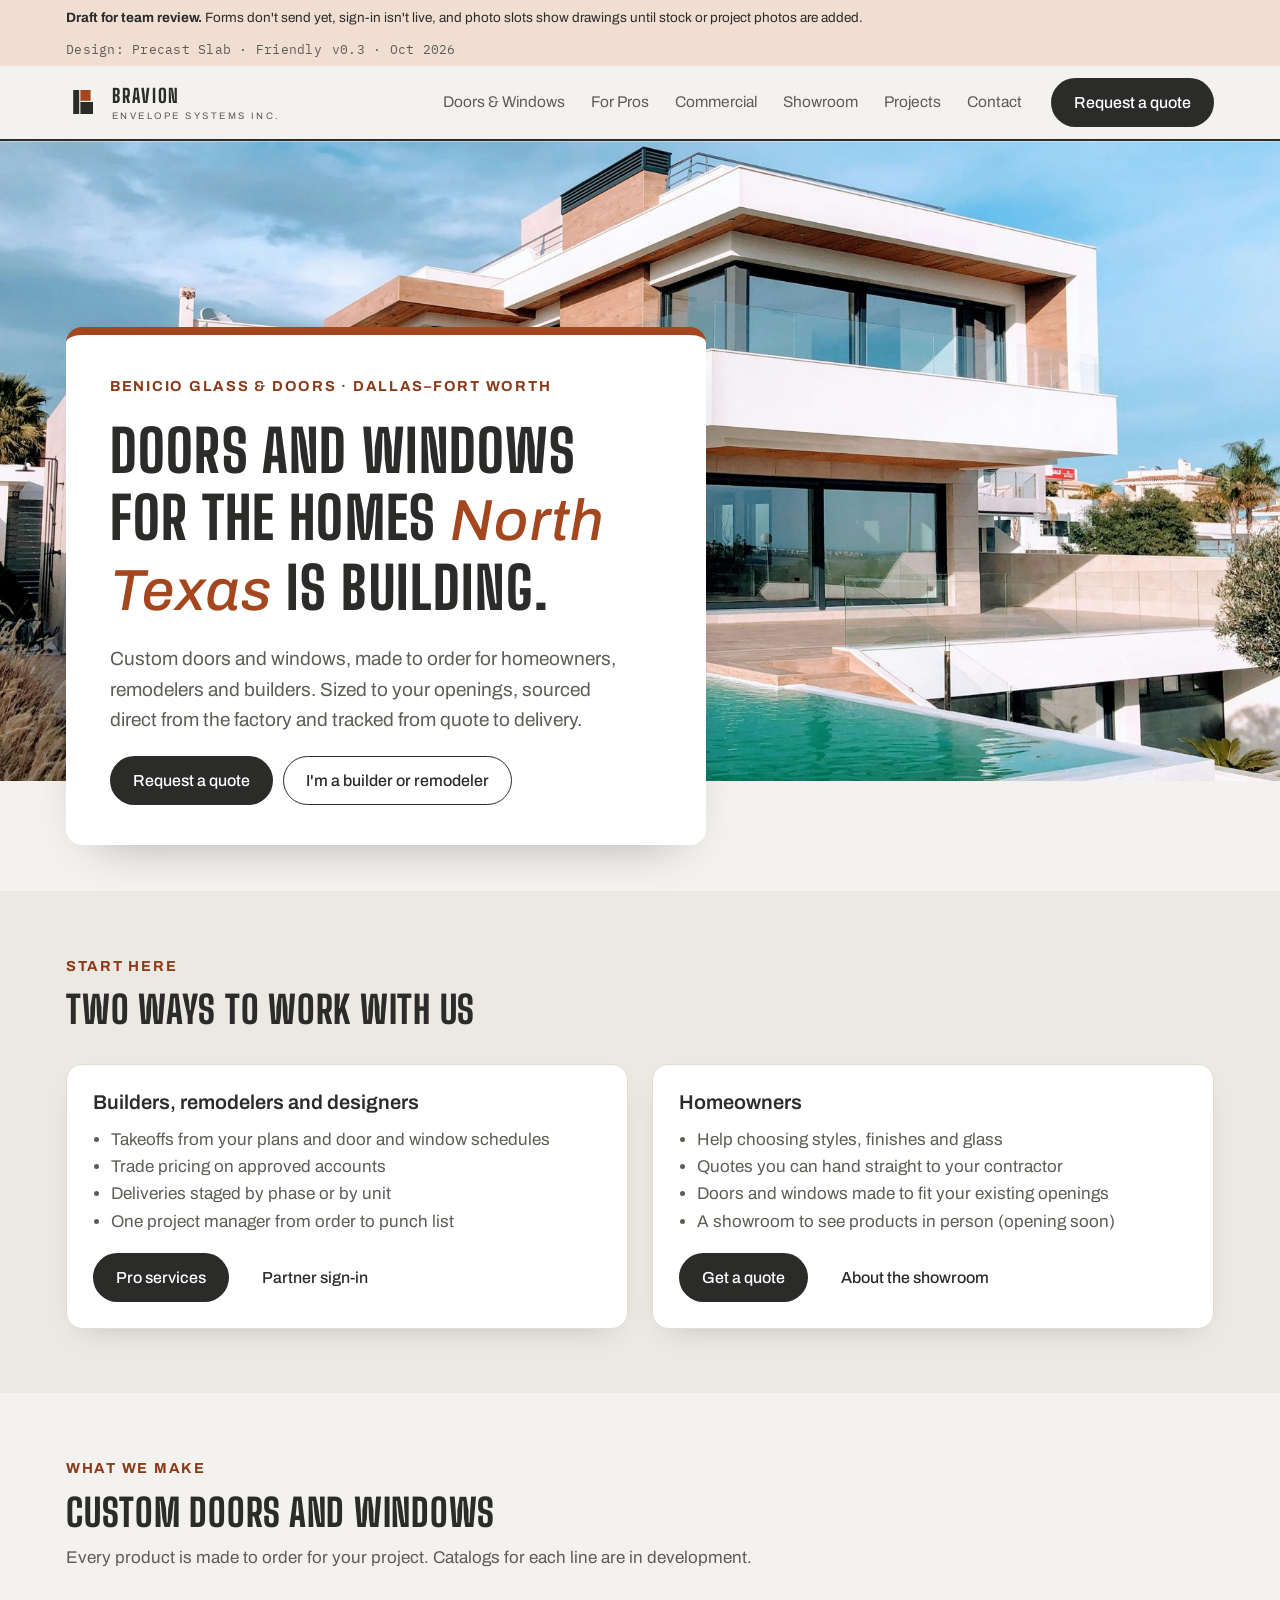
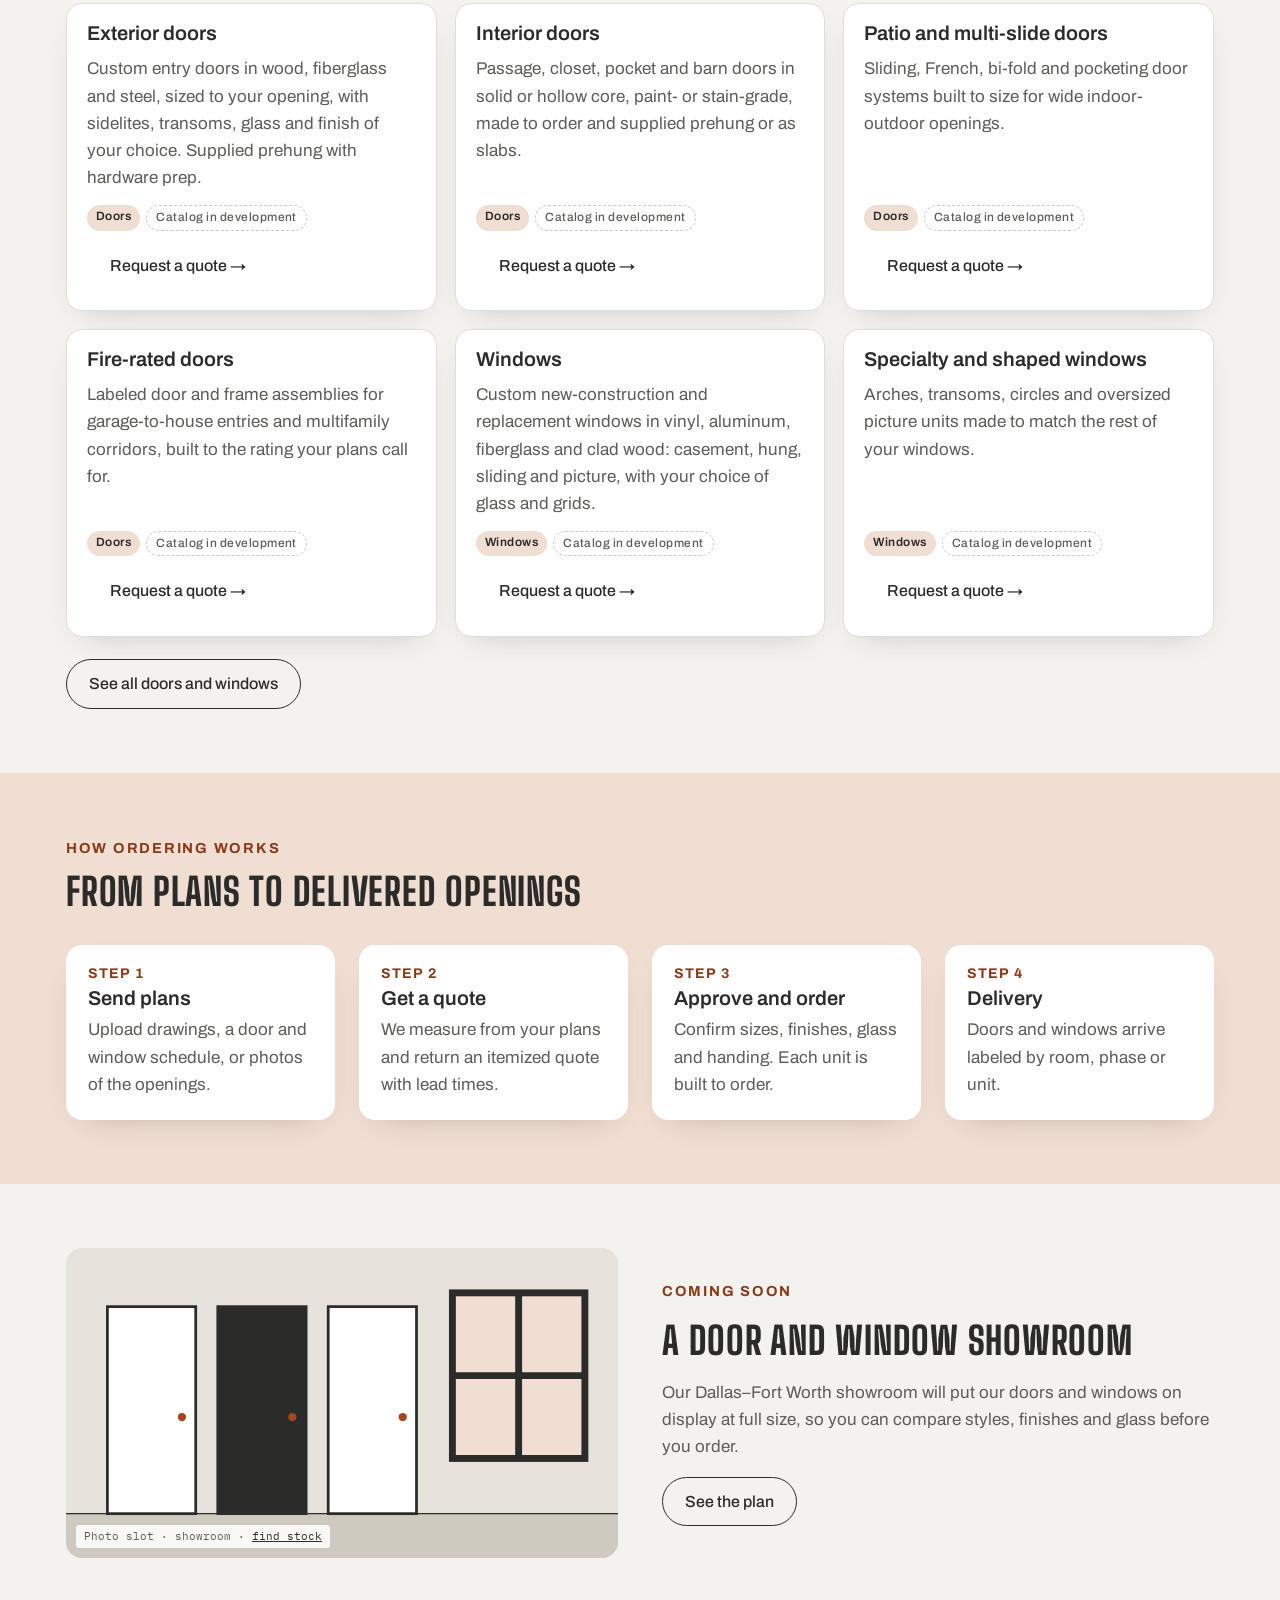
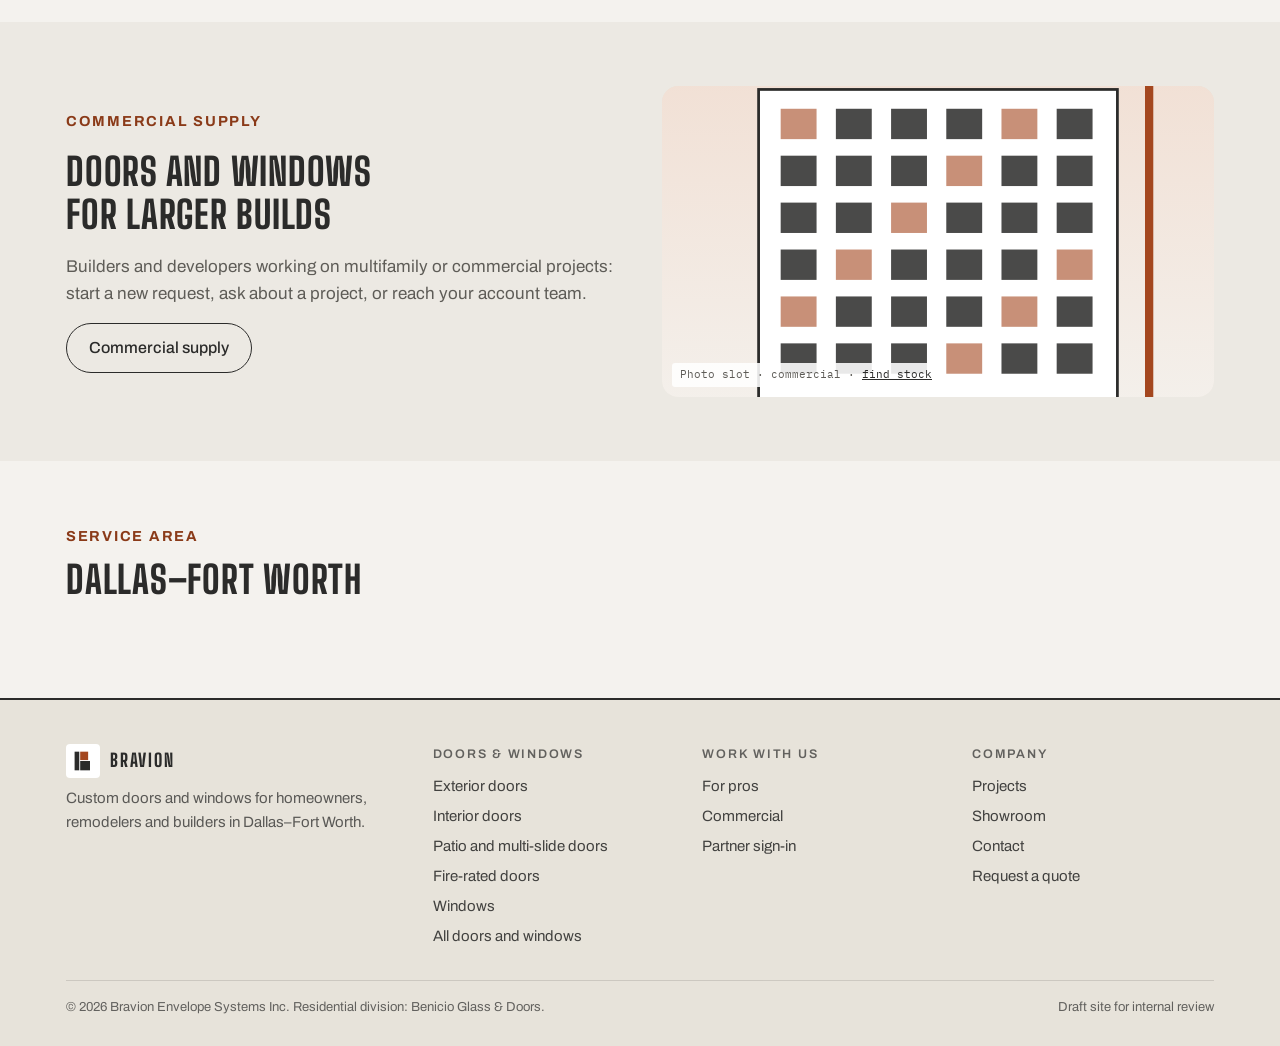
==== commit 0f49fcd5: "Rename Benicio Residential to Benicio Glass & Doors Co-Authored-By: Claude Opus 5.5 (1M context) <no" ====
--- a/index.html
+++ b/index.html
@@ -242,7 +242,7 @@
 <section data-page="home">
   <div class="hero home-hero"><div class="hero-deco" aria-hidden="true"><i></i><i></i><i></i></div><div class="in">
     <div class="copy">
-      <span class="eyebrow"><span data-div-res>Benicio Residential</span> · <span data-area>Dallas–Fort Worth</span></span>
+      <span class="eyebrow"><span data-div-res>Benicio Glass &amp; Doors</span> · <span data-area>Dallas–Fort Worth</span></span>
       <h1>Doors and windows for the homes <em class="s">North Texas</em> is building.</h1>
       <p class="lead">Custom doors and windows, made to order for homeowners, remodelers and builders. Sized to your openings, sourced direct from the factory and tracked from quote to delivery.</p>
       <div class="btns"><a class="btn pri" href="#quote">Request a quote</a><a class="btn sec" href="#pros">I'm a builder or remodeler</a></div>
@@ -564,7 +564,7 @@
     <div><h4>Work with us</h4><ul><li><a href="#pros">For pros</a></li><li><a href="#commercial">Commercial</a></li><li><a href="#pros-login">Partner sign-in</a></li></ul></div>
     <div><h4>Company</h4><ul><li><a href="#projects">Projects</a></li><li><a href="#showroom">Showroom</a></li><li><a href="#contact">Contact</a></li><li><a href="#quote">Request a quote</a></li></ul></div>
   </div>
-  <div class="legal"><span>© 2026 <span data-legal>Bravion Envelope Systems Inc.</span> Residential division: <span data-div-res>Benicio Residential</span>.</span><span>Draft site for internal review</span></div>
+  <div class="legal"><span>© 2026 <span data-legal>Bravion Envelope Systems Inc.</span> Residential division: <span data-div-res>Benicio Glass &amp; Doors</span>.</span><span>Draft site for internal review</span></div>
 </div></footer>
 
 <script src="config.js"></script>
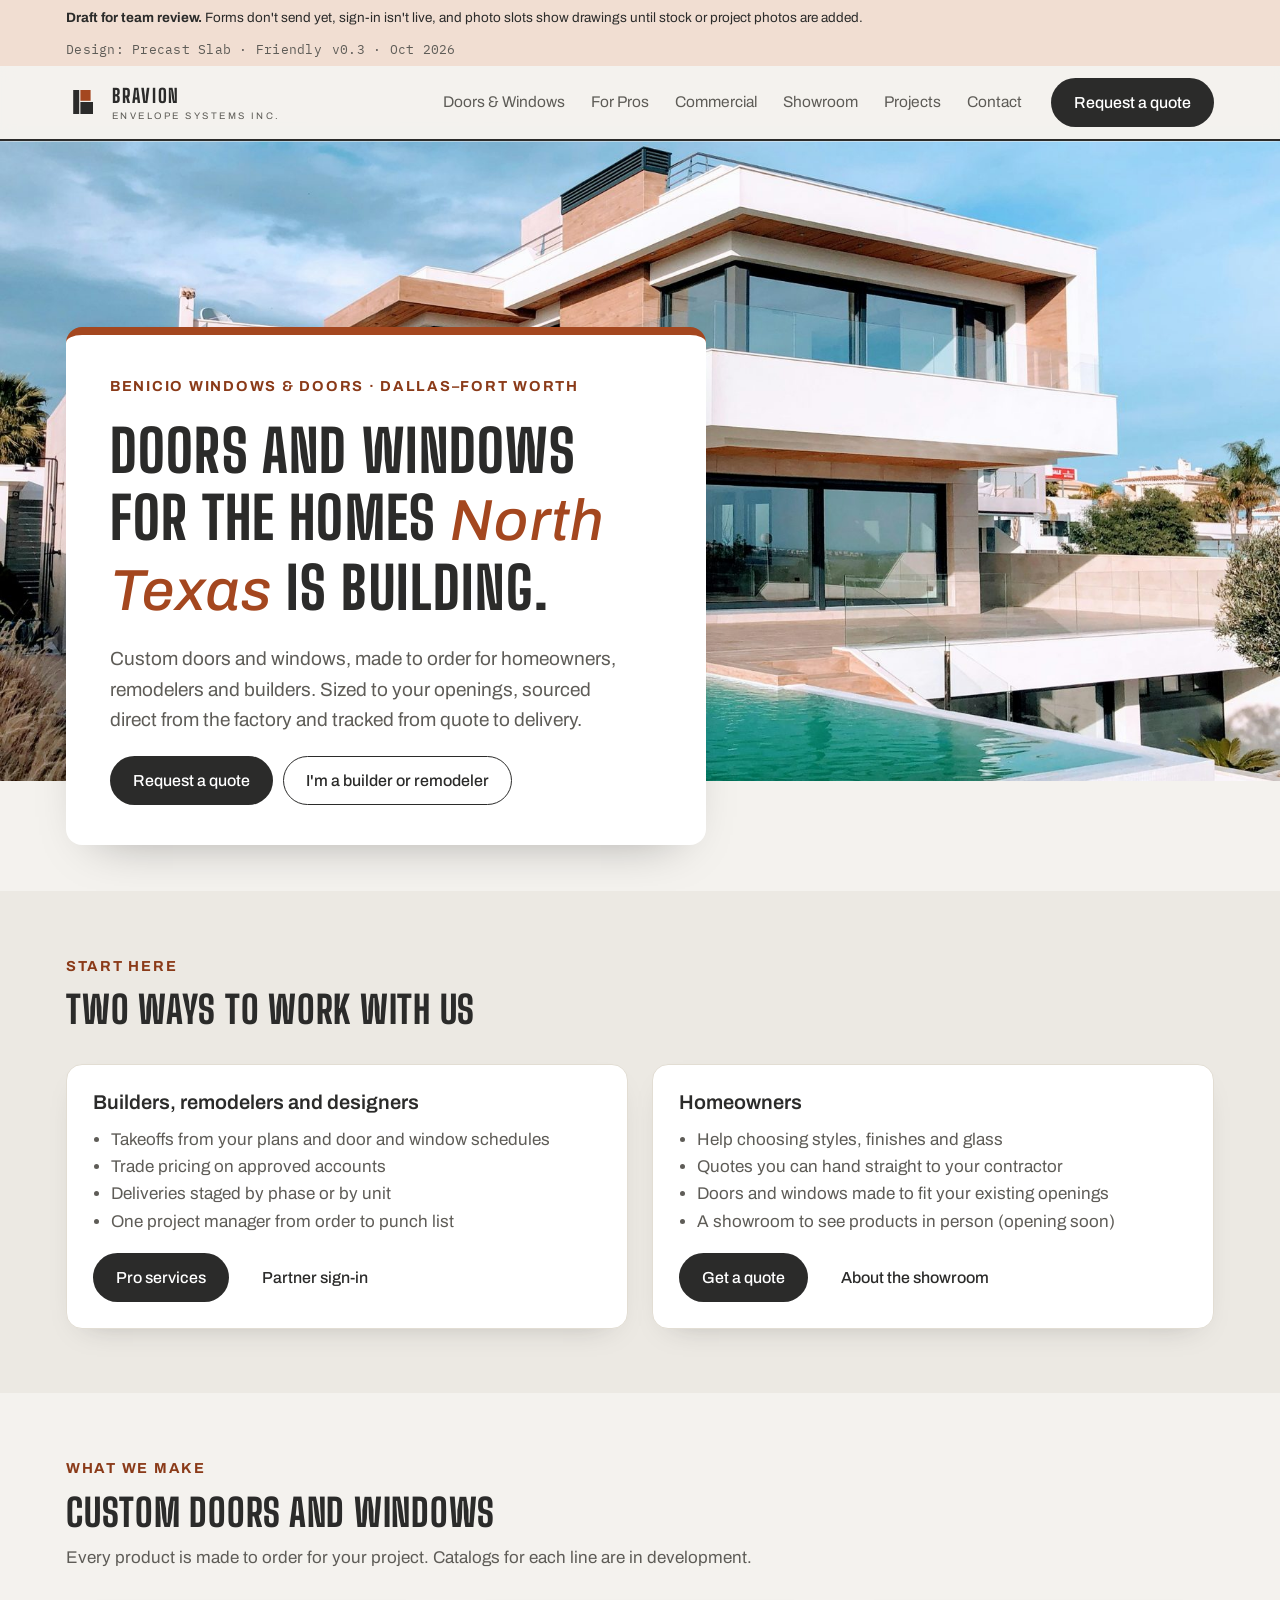
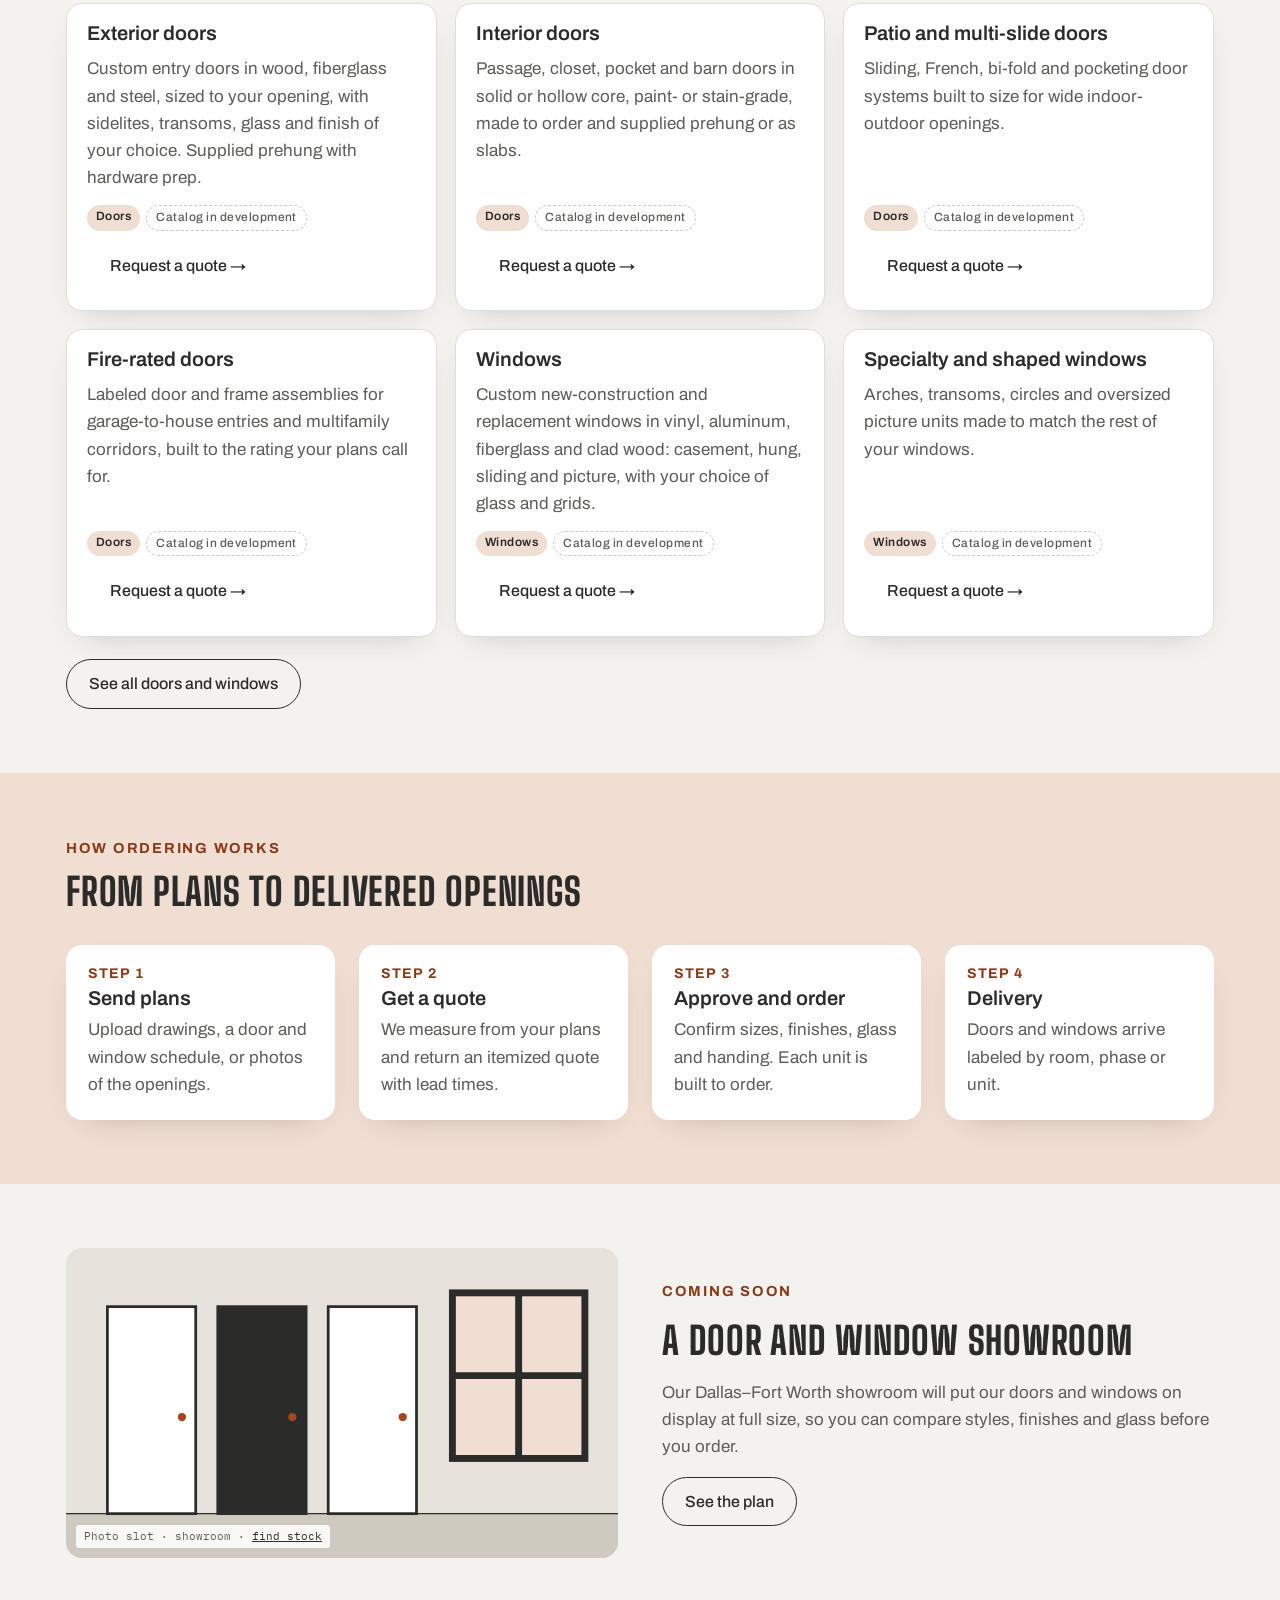
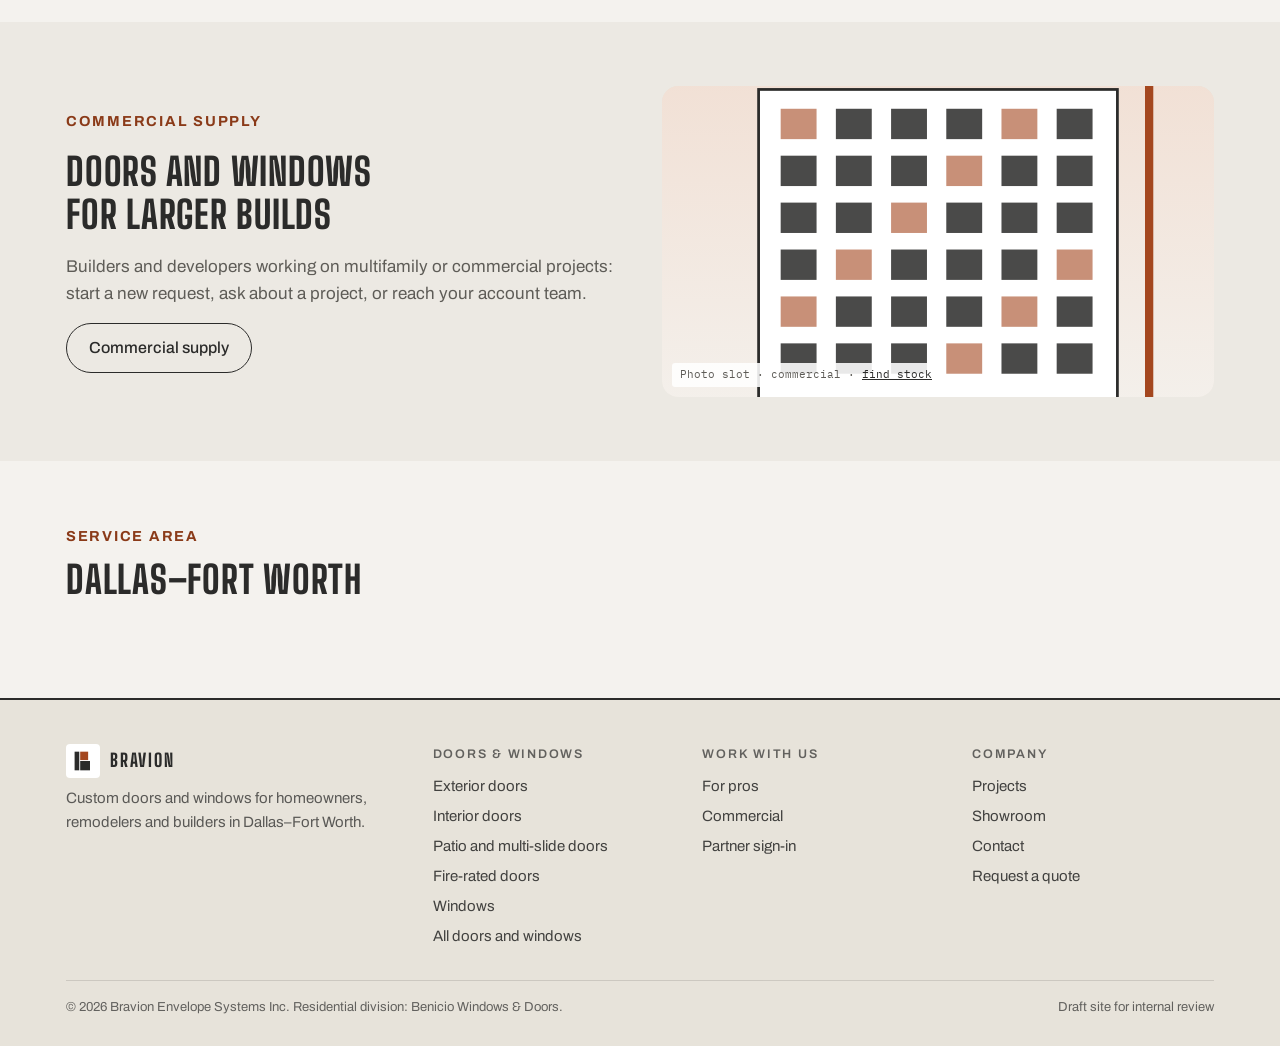
==== commit 8099f2c2: "Rename Benicio Glass & Doors to Benicio Windows & Doors Co-Authored-By: Claude Opus 5.5 (1M context)" ====
--- a/index.html
+++ b/index.html
@@ -242,7 +242,7 @@
 <section data-page="home">
   <div class="hero home-hero"><div class="hero-deco" aria-hidden="true"><i></i><i></i><i></i></div><div class="in">
     <div class="copy">
-      <span class="eyebrow"><span data-div-res>Benicio Glass &amp; Doors</span> · <span data-area>Dallas–Fort Worth</span></span>
+      <span class="eyebrow"><span data-div-res>Benicio Windows &amp; Doors</span> · <span data-area>Dallas–Fort Worth</span></span>
       <h1>Doors and windows for the homes <em class="s">North Texas</em> is building.</h1>
       <p class="lead">Custom doors and windows, made to order for homeowners, remodelers and builders. Sized to your openings, sourced direct from the factory and tracked from quote to delivery.</p>
       <div class="btns"><a class="btn pri" href="#quote">Request a quote</a><a class="btn sec" href="#pros">I'm a builder or remodeler</a></div>
@@ -564,7 +564,7 @@
     <div><h4>Work with us</h4><ul><li><a href="#pros">For pros</a></li><li><a href="#commercial">Commercial</a></li><li><a href="#pros-login">Partner sign-in</a></li></ul></div>
     <div><h4>Company</h4><ul><li><a href="#projects">Projects</a></li><li><a href="#showroom">Showroom</a></li><li><a href="#contact">Contact</a></li><li><a href="#quote">Request a quote</a></li></ul></div>
   </div>
-  <div class="legal"><span>© 2026 <span data-legal>Bravion Envelope Systems Inc.</span> Residential division: <span data-div-res>Benicio Glass &amp; Doors</span>.</span><span>Draft site for internal review</span></div>
+  <div class="legal"><span>© 2026 <span data-legal>Bravion Envelope Systems Inc.</span> Residential division: <span data-div-res>Benicio Windows &amp; Doors</span>.</span><span>Draft site for internal review</span></div>
 </div></footer>
 
 <script src="config.js"></script>
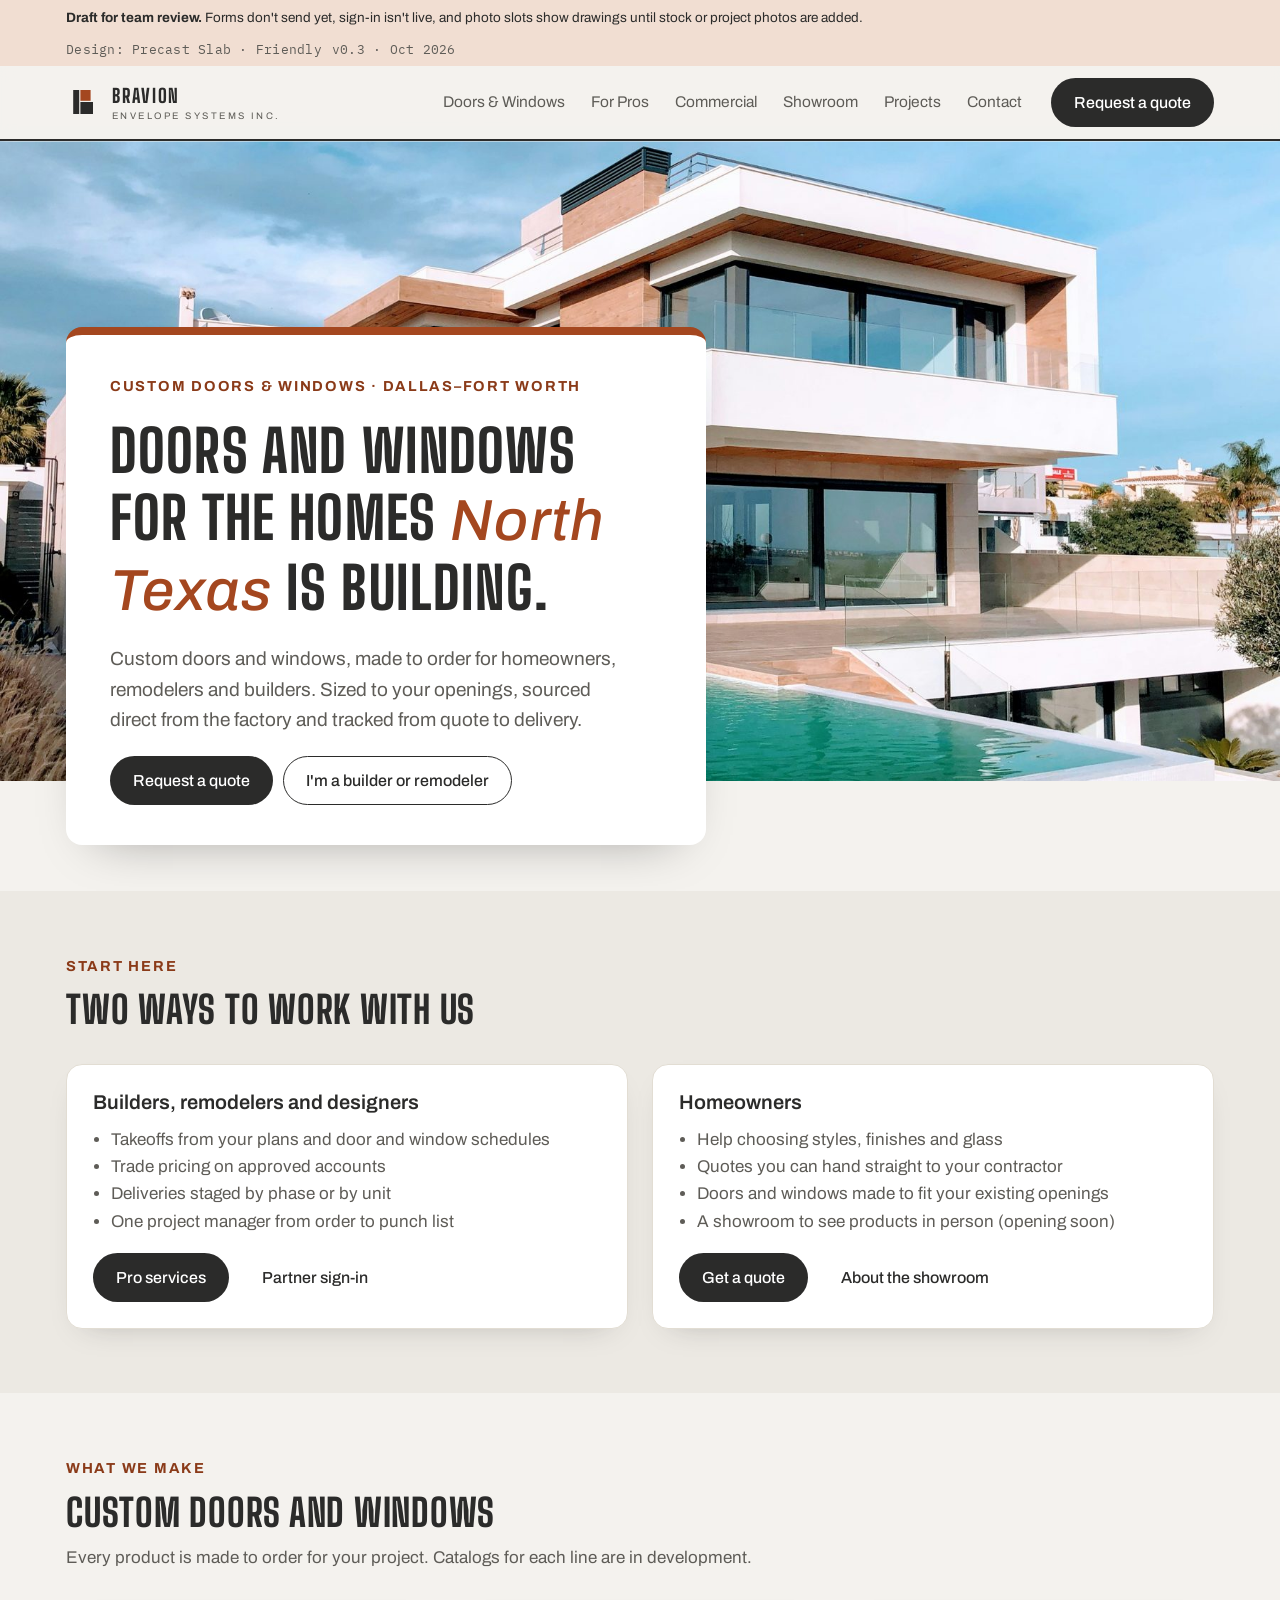
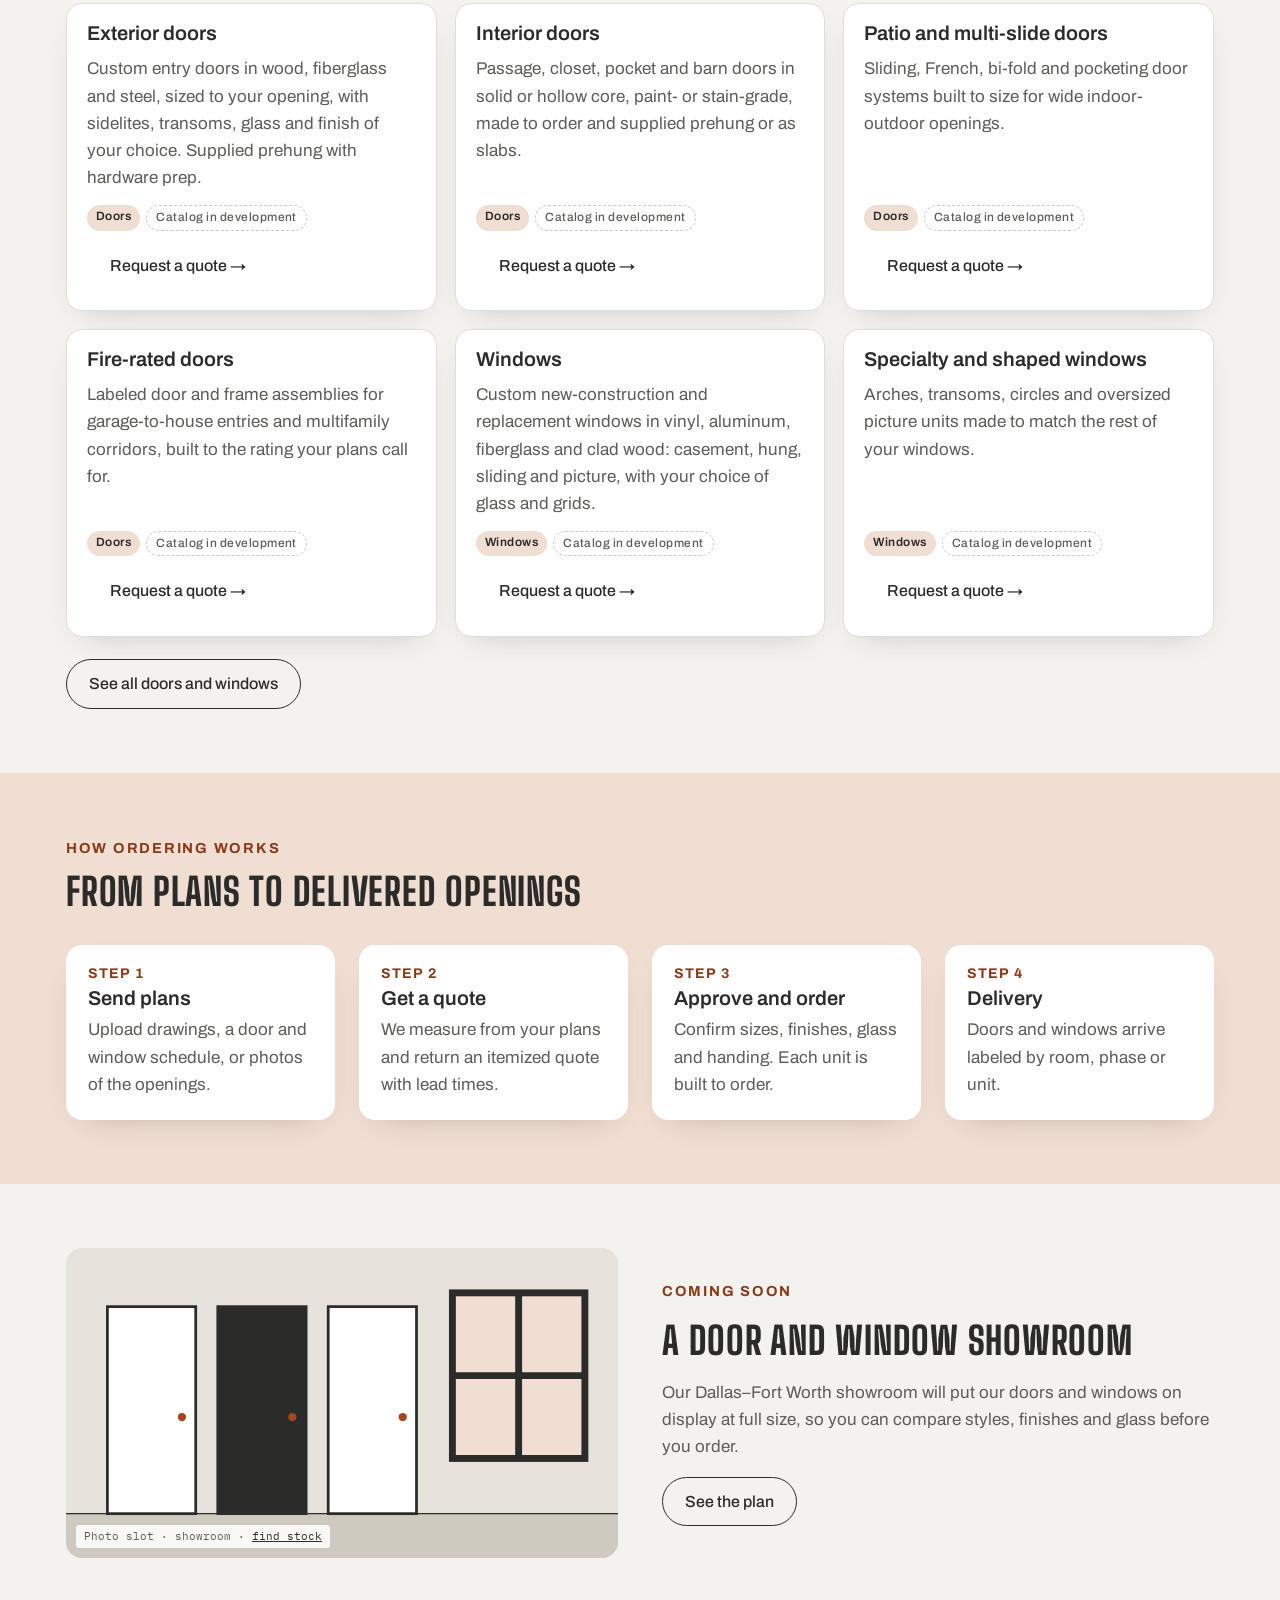
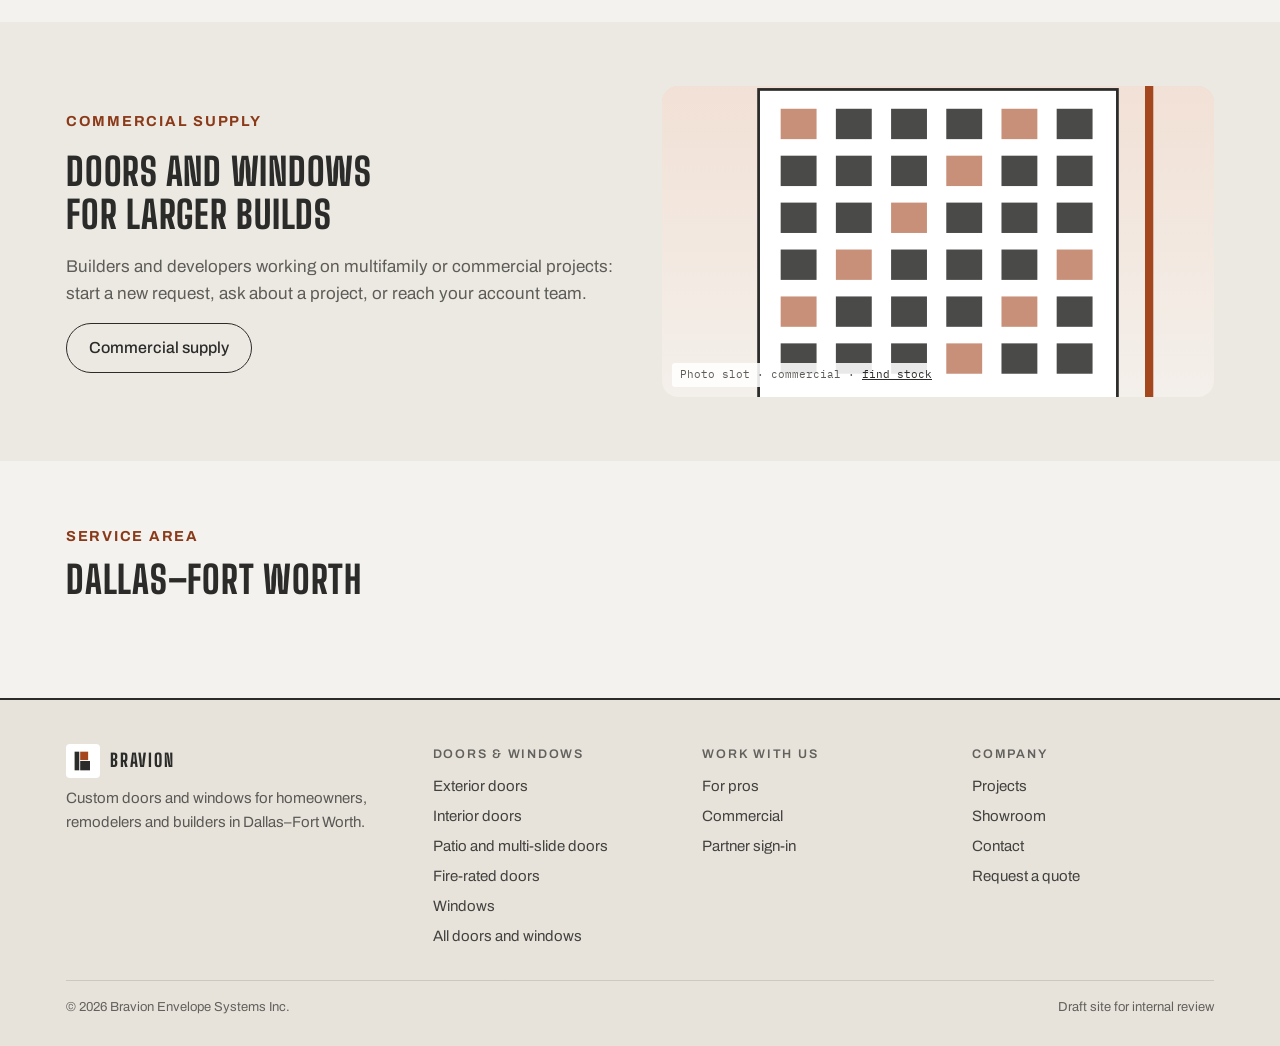
==== commit 9fe8f983: "Drop the Benicio name; everything is Bravion Co-Authored-By: Claude Opus 5.5 (1M context) <noreply@a" ====
--- a/index.html
+++ b/index.html
@@ -242,7 +242,7 @@
 <section data-page="home">
   <div class="hero home-hero"><div class="hero-deco" aria-hidden="true"><i></i><i></i><i></i></div><div class="in">
     <div class="copy">
-      <span class="eyebrow"><span data-div-res>Benicio Windows &amp; Doors</span> · <span data-area>Dallas–Fort Worth</span></span>
+      <span class="eyebrow">Custom doors &amp; windows · <span data-area>Dallas–Fort Worth</span></span>
       <h1>Doors and windows for the homes <em class="s">North Texas</em> is building.</h1>
       <p class="lead">Custom doors and windows, made to order for homeowners, remodelers and builders. Sized to your openings, sourced direct from the factory and tracked from quote to delivery.</p>
       <div class="btns"><a class="btn pri" href="#quote">Request a quote</a><a class="btn sec" href="#pros">I'm a builder or remodeler</a></div>
@@ -564,7 +564,7 @@
     <div><h4>Work with us</h4><ul><li><a href="#pros">For pros</a></li><li><a href="#commercial">Commercial</a></li><li><a href="#pros-login">Partner sign-in</a></li></ul></div>
     <div><h4>Company</h4><ul><li><a href="#projects">Projects</a></li><li><a href="#showroom">Showroom</a></li><li><a href="#contact">Contact</a></li><li><a href="#quote">Request a quote</a></li></ul></div>
   </div>
-  <div class="legal"><span>© 2026 <span data-legal>Bravion Envelope Systems Inc.</span> Residential division: <span data-div-res>Benicio Windows &amp; Doors</span>.</span><span>Draft site for internal review</span></div>
+  <div class="legal"><span>© 2026 <span data-legal>Bravion Envelope Systems Inc.</span></span><span>Draft site for internal review</span></div>
 </div></footer>
 
 <script src="config.js"></script>
